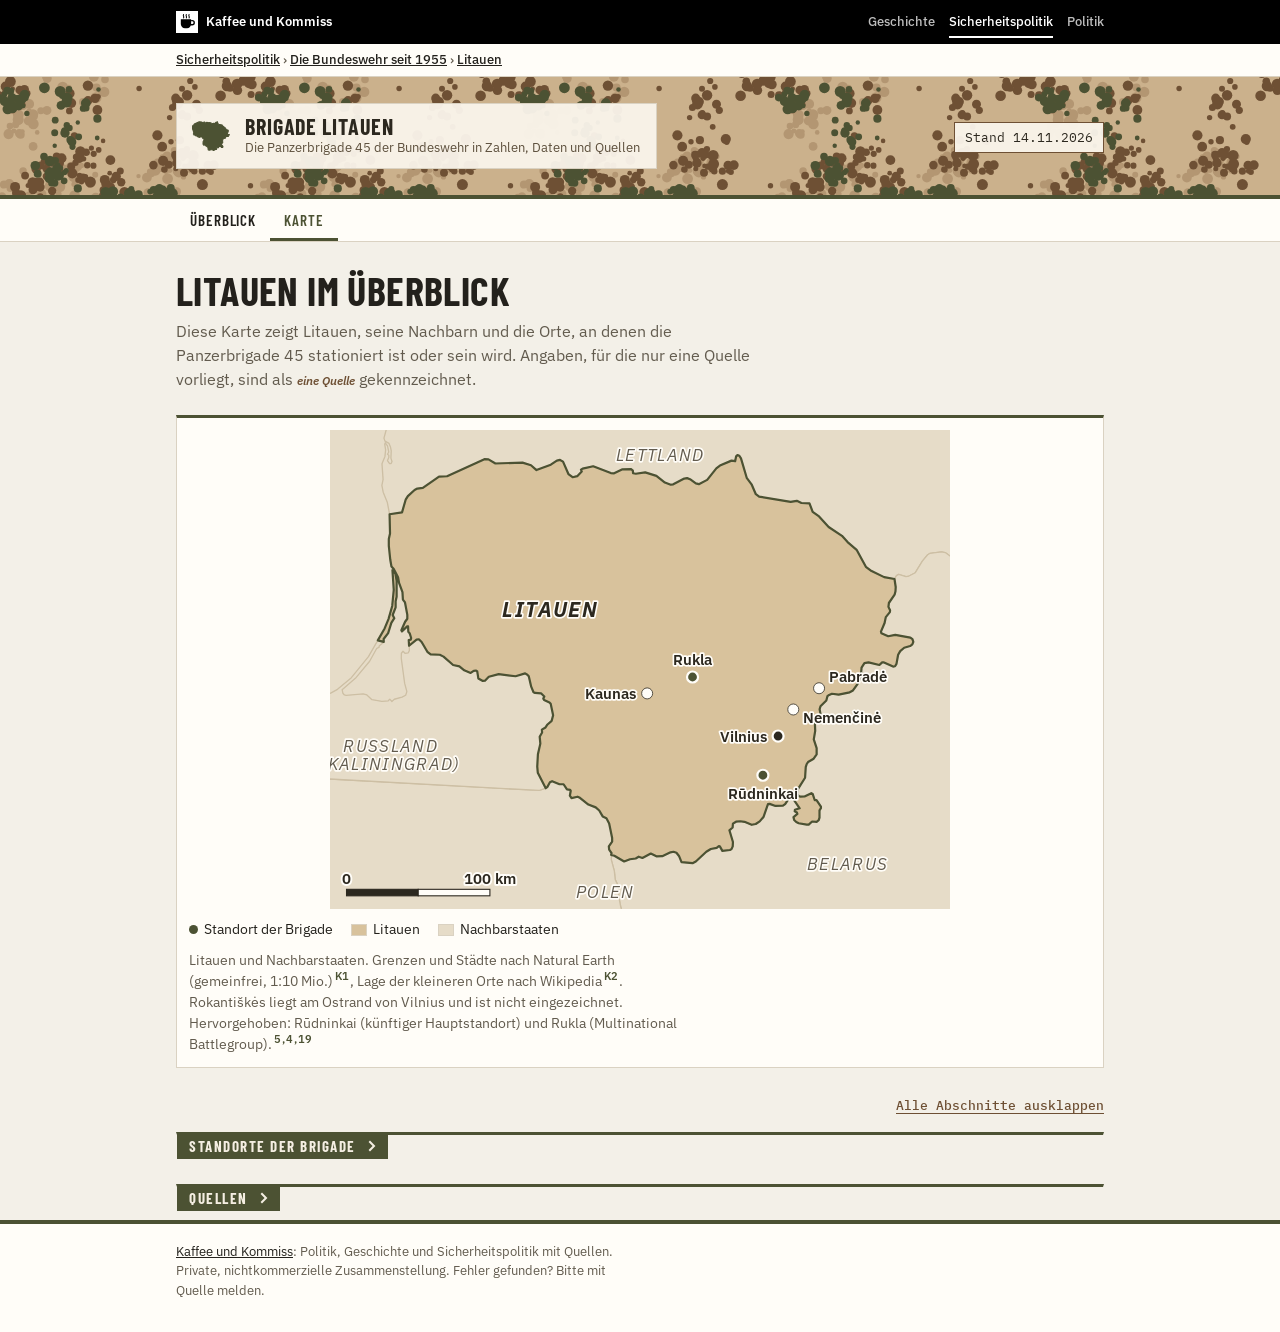
==== karte.html @ 48dcfc31 "Texte lesefreundlicher: Absätze geteilt, Fachbegriffe erklärt, Quellenverweise hochgestellt Arbeitsp" ====
<!doctype html>
<html lang="de" class="kk-b-sipo">
<head>
<meta charset="utf-8">
<meta name="viewport" content="width=device-width, initial-scale=1">
<title>Karte: Brigade Litauen</title>
<meta name="description" content="Karte Litauens mit den Standorten der Panzerbrigade 45 der Bundeswehr: Rūdninkai, Rukla, Vilnius und Übergangsstandorte, mit Quellen.">
<link rel="canonical" href="https://kaffeeundkommiss.github.io/bundeswehr-litauen/karte.html">
<meta property="og:type" content="website">
<meta property="og:locale" content="de_DE">
<meta property="og:site_name" content="Kaffee und Kommiss">
<meta property="og:title" content="Karte: Standorte der Brigade Litauen">
<meta property="og:description" content="Karte Litauens mit den Standorten der Panzerbrigade 45 der Bundeswehr: Rūdninkai, Rukla, Vilnius und Übergangsstandorte, mit Quellen.">
<meta property="og:url" content="https://kaffeeundkommiss.github.io/bundeswehr-litauen/karte.html">
<!-- Vorschau für Linkvorschauen, erzeugt mit werkzeuge/vorschau.js -->
<meta property="og:image" content="https://kaffeeundkommiss.github.io/bundeswehr-litauen/vorschau/karte.jpg?v=a7ad5b36">
<meta property="og:image:width" content="1200">
<meta property="og:image:height" content="630">
<meta property="og:image:alt" content="Standorte in Litauen: Brigade Litauen">
<meta name="twitter:card" content="summary_large_image">
<meta name="twitter:image" content="https://kaffeeundkommiss.github.io/bundeswehr-litauen/vorschau/karte.jpg?v=a7ad5b36">
<link rel="icon" href="favicon.svg" type="image/svg+xml">
<link rel="icon" href="favicon-32.png" type="image/png" sizes="32x32">
<link rel="apple-touch-icon" href="apple-touch-icon.png">
<link rel="preconnect" href="https://fonts.googleapis.com">
<link rel="preconnect" href="https://fonts.gstatic.com" crossorigin>
<link rel="stylesheet" href="https://fonts.googleapis.com/css2?family=Barlow+Condensed:wght@500;600;700&family=IBM+Plex+Sans:wght@400;500;600;700&family=IBM+Plex+Mono:wght@400;500;600&display=swap">
<link rel="stylesheet" href="basis.css">
<link rel="stylesheet" href="style.css">
<script src="seite.js" defer></script>
</head>
<body>
<div class="kk-leiste"><div class="kk-in">
  <a class="kk-haus" href="https://kaffeeundkommiss.github.io/"><img src="kk-tasse.svg" alt="" width="22" height="22"><span>Kaffee und Kommiss</span></a>
  <nav class="kk-bereiche" aria-label="Bereiche"><a href="https://kaffeeundkommiss.github.io/geschichte/">Geschichte</a><a href="https://kaffeeundkommiss.github.io/sicherheitspolitik/" aria-current="true"><span class="kk-lang">Sicherheitspolitik</span><span class="kk-kurz">Sicherheit</span></a><a href="https://kaffeeundkommiss.github.io/politik/">Politik</a></nav>
</div></div>
<nav class="kk-pfad" aria-label="Pfad"><div class="kk-in"><a href="https://kaffeeundkommiss.github.io/sicherheitspolitik/">Sicherheitspolitik</a> › <a href="https://kaffeeundkommiss.github.io/sicherheitspolitik/bundeswehr/">Die Bundeswehr seit 1955</a> › <a href="./">Litauen</a></div></nav>
<header class="top">
  <div class="wrap">
    <div class="marke">
      <svg class="logo" viewBox="0 0 64 64" aria-hidden="true" focusable="false"><path d="M57.1 23.7 L57.2 25.0 L55.7 29.3 L59.0 30.2 L57.7 31.2 L57.1 32.7 L54.0 32.4 L52.8 35.2 L50.3 35.7 L49.4 36.9 L48.9 38.5 L49.1 41.8 L48.0 42.8 L47.1 45.5 L47.4 46.2 L48.6 45.9 L49.5 47.2 L49.0 48.7 L46.9 48.8 L46.8 47.5 L47.3 47.3 L46.4 46.2 L45.6 47.1 L44.0 46.9 L42.8 49.0 L40.4 48.9 L40.1 51.6 L39.0 51.2 L36.3 53.0 L35.1 52.9 L34.3 51.8 L29.2 52.8 L27.9 52.1 L27.4 48.4 L24.6 46.2 L23.8 46.3 L23.4 45.4 L21.8 44.6 L21.2 45.3 L20.3 43.7 L20.5 40.0 L21.9 37.8 L21.7 36.6 L19.9 35.4 L19.3 33.6 L16.3 33.5 L14.7 34.2 L14.0 33.2 L13.4 33.4 L10.3 31.5 L9.3 31.5 L8.1 29.9 L7.1 30.6 L7.0 28.6 L6.3 29.0 L6.9 27.8 L6.7 26.2 L5.1 21.7 L5.1 17.1 L6.4 16.9 L7.7 14.6 L14.8 11.4 L18.8 11.8 L20.2 12.5 L22.6 11.5 L23.9 13.3 L26.0 12.1 L27.9 12.8 L29.1 12.5 L31.4 12.8 L34.0 14.0 L35.7 13.4 L36.9 14.0 L39.1 12.1 L40.7 11.6 L40.9 11.0 L42.8 15.0 L48.3 16.0 L48.6 16.8 L53.2 20.7 L54.1 22.5 L57.1 23.7Z"/></svg>
      <div>
      <div class="name">Brigade Litauen</div>
      <div class="unter">Die Panzerbrigade 45 der Bundeswehr in Zahlen, Daten und Quellen</div>
      </div>
    </div>
    <div class="badges"><span>Stand 14.11.2026</span></div>
  </div>
</header>

<nav class="seiten" aria-label="Seiten">
  <ul>
    <li><a href="index.html">Überblick</a></li>
    <li><a href="karte.html" aria-current="page">Karte</a></li>
  </ul>
</nav>
<main>
  <section class="einleitung">
    <h1>Litauen im Überblick</h1>
    <p>Diese Karte zeigt Litauen, seine Nachbarn und die Orte, an denen die Panzerbrigade 45 stationiert ist oder sein wird. Angaben, für die nur eine Quelle vorliegt, sind als <span class="marke-einzel">eine Quelle</span> gekennzeichnet.</p>
  </section>

  <figure class="kartenrahmen">
    <svg class="kartesvg litauenkarte" viewBox="0 0 563 435" role="img" aria-labelledby="kt-titel"><title id="kt-titel">Karte Litauens mit Nachbarstaaten und den Standorten der Brigade Litauen</title><path class="nachbar" d="M575.4 -134.5 L589.9 -134.6 L589.7 -125.9 L588.5 -120.4 L590.6 -118.3 L599.2 -114.4 L604.8 -108.5 L614.7 -102.2 L615.7 -100.1 L615.8 -88.6 L614.4 -81.1 L611.9 -78.8 L604.2 -75.2 L602.6 -73.0 L603.8 -70.4 L607.9 -67.9 L608.3 -64.1 L606.0 -57.8 L605.4 -51.8 L598.2 -35.4 L600.9 -34.7 L607.7 -38.4 L611.2 -39.3 L614.9 -38.3 L621.8 -31.9 L622.2 -29.9 L617.8 -20.7 L619.2 -18.2 L627.4 -12.6 L628.2 -10.1 L628.7 -0.6 L629.8 1.8 L631.3 3.4 L639.4 7.6 L639.9 9.3 L637.1 12.6 L636.6 14.3 L637.6 17.0 L642.5 23.5 L642.8 33.4 L646.9 47.7 L646.7 49.9 L644.9 53.5 L642.9 63.5 L641.2 66.3 L638.1 64.3 L627.4 69.9 L622.9 71.1 L619.1 77.7 L610.8 84.6 L610.5 88.1 L607.8 92.8 L599.5 98.2 L597.2 104.6 L596.7 111.5 L595.2 116.8 L582.5 116.2 L577.2 113.8 L575.1 111.5 L569.5 117.2 L567.9 117.9 L558.7 111.3 L555.3 110.7 L544.6 112.1 L542.7 113.3 L537.9 119.1 L531.5 129.6 L524.9 133.0 L523.0 133.1 L516.4 131.1 L514.4 132.2 L512.6 135.3 L503.2 133.6 L491.8 128.1 L486.6 124.2 L478.2 108.8 L470.0 101.8 L464.9 96.1 L452.8 88.1 L444.1 78.5 L438.3 74.3 L435.4 66.6 L428.1 66.3 L423.9 64.3 L418.3 65.3 L389.7 60.5 L386.7 58.3 L382.8 49.3 L378.4 43.4 L373.2 25.8 L371.7 23.4 L370.0 22.8 L368.8 23.9 L367.9 28.3 L364.6 27.8 L354.1 32.3 L350.8 34.8 L342.5 45.3 L337.7 48.0 L334.9 49.2 L332.2 48.5 L326.9 44.7 L324.3 43.7 L321.7 44.1 L311.7 49.3 L309.4 49.7 L304.1 47.7 L296.4 41.7 L286.2 38.5 L277.7 39.7 L275.2 39.3 L275.0 36.9 L273.6 35.6 L265.6 35.7 L258.0 39.3 L255.0 39.1 L239.0 32.9 L229.4 35.1 L227.9 36.0 L228.6 37.6 L224.5 41.9 L220.3 42.9 L216.5 40.0 L211.6 28.7 L208.9 27.2 L206.0 27.8 L200.5 31.5 L187.5 36.4 L182.5 32.0 L174.8 29.6 L150.2 30.4 L143.9 26.7 L140.2 26.5 L106.3 42.0 L99.0 42.4 L84.3 52.6 L79.3 53.2 L76.8 54.5 L70.7 60.1 L68.7 63.3 L65.4 74.8 L54.1 76.5 L52.0 65.6 L48.3 56.5 L47.1 50.2 L48.2 44.8 L47.2 30.6 L49.9 24.0 L50.5 18.0 L49.7 13.0 L50.2 11.6 L52.2 14.5 L53.4 20.0 L52.2 22.0 L53.4 22.9 L53.4 24.9 L52.2 27.8 L54.1 30.5 L55.5 30.5 L56.3 28.6 L55.3 25.5 L55.6 18.9 L54.9 15.4 L53.6 12.2 L49.9 10.1 L49.0 7.4 L54.5 -12.9 L55.0 -25.3 L54.0 -33.2 L55.0 -35.7 L68.1 -44.6 L72.6 -50.6 L79.5 -56.5 L81.3 -59.3 L83.9 -68.6 L84.0 -74.5 L82.8 -79.9 L84.0 -84.8 L83.8 -94.3 L84.5 -99.9 L86.8 -104.4 L89.4 -106.4 L92.5 -114.2 L98.4 -121.6 L107.5 -138.5 L110.0 -141.2 L113.5 -143.0 L128.8 -144.0 L132.3 -145.0 L172.4 -165.7 L180.9 -168.2 L182.9 -167.4 L181.3 -160.4 L181.3 -151.5 L186.7 -142.9 L205.1 -127.8 L211.1 -120.8 L217.8 -115.2 L222.1 -112.8 L225.9 -111.8 L226.6 -107.8 L229.6 -101.1 L231.6 -90.5 L233.6 -88.0 L236.8 -72.3 L239.4 -70.9 L243.3 -66.5 L250.2 -63.8 L257.2 -62.5 L263.6 -55.0 L272.7 -53.3 L286.8 -56.6 L294.0 -59.9 L297.2 -62.5 L300.9 -68.0 L304.1 -68.9 L315.4 -75.9 L316.1 -78.0 L321.0 -81.4 L321.8 -83.9 L329.3 -91.4 L331.1 -95.4 L331.5 -107.9 L329.0 -134.6 L327.6 -137.8 L328.9 -147.0 L327.5 -157.4 L322.7 -165.9 L321.6 -178.7 L323.2 -183.9 L326.8 -182.5 L329.2 -182.6 L331.1 -183.6 L334.5 -189.7 L337.7 -191.3 L342.1 -195.0 L354.6 -195.4 L355.9 -196.4 L358.6 -201.9 L365.5 -199.6 L370.1 -203.1 L376.5 -203.9 L384.7 -211.1 L388.5 -212.8 L392.3 -212.9 L394.5 -211.5 L397.4 -201.8 L398.6 -200.9 L402.6 -202.2 L404.2 -204.2 L401.3 -210.4 L401.4 -212.9 L402.5 -213.9 L404.0 -213.6 L405.5 -212.5 L407.5 -208.0 L410.2 -208.0 L413.5 -206.4 L418.5 -200.7 L425.5 -197.6 L426.9 -193.5 L430.4 -190.3 L434.5 -190.2 L441.1 -191.9 L444.2 -184.0 L446.3 -182.1 L464.6 -180.2 L465.5 -178.1 L464.5 -175.1 L465.5 -170.3 L477.4 -160.1 L485.2 -148.0 L488.0 -144.9 L491.4 -142.6 L499.1 -139.4 L504.8 -132.8 L508.3 -134.6 L511.4 -133.1 L512.3 -133.5 L513.5 -136.3 L518.6 -139.9 L521.4 -140.8 L529.3 -140.8 L531.0 -142.3 L534.1 -148.3 L535.6 -148.9 L537.6 -147.2 L541.7 -147.2 L544.6 -146.3 L546.6 -144.8 L551.3 -138.6 L553.2 -137.7 L559.9 -137.3 L572.7 -132.8 L575.4 -134.5Z"><title>Lettland</title></path><path class="nachbar" d="M265.3 737.0 L265.0 735.0 L262.6 733.7 L261.5 731.5 L262.7 731.5 L260.1 726.1 L260.2 718.6 L259.2 716.4 L261.5 714.6 L260.3 712.0 L261.4 711.2 L260.4 708.5 L261.5 702.6 L266.3 698.0 L267.2 694.6 L264.4 689.7 L265.3 688.5 L265.6 685.4 L266.6 684.8 L266.0 683.8 L267.2 674.8 L268.7 670.8 L271.1 667.9 L267.9 654.8 L266.1 653.6 L264.7 650.4 L263.1 649.4 L257.6 649.0 L255.3 644.0 L255.5 640.7 L254.1 642.1 L252.4 640.0 L251.3 641.5 L248.7 640.0 L247.5 640.5 L247.9 638.1 L241.0 635.8 L240.0 634.6 L238.7 635.1 L232.7 633.4 L230.9 632.1 L231.3 627.6 L228.9 625.0 L232.7 616.6 L247.6 593.1 L254.9 586.6 L262.2 582.0 L276.1 577.8 L287.1 569.8 L290.4 565.5 L291.5 559.3 L290.6 537.4 L289.7 533.1 L291.1 529.1 L290.6 521.3 L286.3 512.1 L286.4 509.3 L288.9 503.5 L289.1 500.0 L285.3 495.3 L281.4 486.8 L276.6 469.0 L271.1 455.9 L264.1 433.4 L262.1 423.3 L261.9 414.4 L259.0 408.3 L258.2 400.6 L255.4 390.1 L255.3 385.8 L258.2 386.6 L267.1 391.8 L272.4 389.8 L277.6 389.1 L280.3 387.5 L283.7 388.6 L291.3 384.6 L296.4 387.1 L301.7 387.0 L309.2 383.5 L311.9 383.0 L314.6 383.9 L316.9 386.8 L319.2 392.4 L329.2 393.4 L332.2 391.8 L341.7 383.0 L345.8 380.5 L351.1 379.5 L353.1 377.9 L354.0 378.1 L356.3 382.2 L363.2 381.4 L364.6 380.6 L365.7 378.1 L365.9 374.1 L362.7 363.5 L365.6 361.0 L365.9 357.5 L368.7 355.7 L372.6 355.3 L376.4 355.8 L382.9 358.5 L386.6 357.8 L390.2 355.4 L393.6 351.5 L397.7 339.8 L399.2 339.5 L404.5 341.4 L411.3 341.1 L413.3 339.7 L416.6 334.7 L418.7 333.7 L420.3 334.5 L426.5 343.5 L422.2 344.8 L422.0 346.3 L424.0 347.4 L424.4 348.6 L420.9 351.6 L421.5 354.2 L423.4 356.0 L425.6 357.1 L434.7 358.3 L437.8 355.5 L441.9 355.8 L443.8 354.3 L444.5 345.4 L446.0 342.7 L441.8 336.0 L440.2 336.2 L438.3 330.5 L437.1 329.8 L430.9 332.8 L427.3 333.0 L425.5 332.3 L424.4 330.5 L424.5 326.8 L431.4 315.8 L432.0 306.2 L432.9 303.3 L434.1 301.5 L439.2 298.5 L441.9 294.6 L441.9 288.9 L439.3 280.9 L440.6 273.2 L440.3 265.8 L441.5 262.6 L445.1 260.2 L445.4 257.8 L444.6 253.6 L445.4 250.9 L450.7 245.6 L451.7 241.7 L452.7 240.9 L455.8 239.5 L461.9 240.3 L471.9 238.2 L474.9 236.5 L479.0 230.7 L482.0 224.0 L482.7 215.8 L485.3 211.7 L489.0 211.0 L498.9 213.4 L501.4 211.0 L502.6 210.9 L511.3 214.8 L513.1 214.5 L514.4 212.4 L515.9 204.1 L517.8 200.8 L521.4 197.7 L526.8 196.2 L528.8 194.7 L529.7 192.4 L528.9 189.9 L527.0 188.5 L513.3 186.1 L506.9 187.3 L500.7 184.6 L500.3 183.1 L503.6 175.3 L504.7 169.9 L508.4 165.4 L508.6 163.7 L507.1 160.6 L507.5 157.1 L512.7 149.6 L513.7 142.6 L512.6 135.3 L514.4 132.2 L516.4 131.1 L523.0 133.1 L524.9 133.0 L531.5 129.6 L537.9 119.1 L542.7 113.3 L544.6 112.1 L555.3 110.7 L558.7 111.3 L567.9 117.9 L569.5 117.2 L575.1 111.5 L577.2 113.8 L582.5 116.2 L595.2 116.8 L596.7 111.5 L597.2 104.6 L599.5 98.2 L607.8 92.8 L610.5 88.1 L610.8 84.6 L619.1 77.7 L622.9 71.1 L627.4 69.9 L638.1 64.3 L641.2 66.3 L651.2 78.6 L654.7 80.8 L656.5 79.7 L659.3 75.5 L661.2 74.2 L673.4 72.8 L679.5 74.2 L685.2 83.0 L687.4 92.8 L689.5 94.7 L695.9 96.5 L697.7 96.0 L697.9 92.7 L700.1 90.4 L714.2 83.5 L719.0 83.6 L723.7 85.3 L730.2 90.2 L744.4 94.6 L747.4 98.0 L748.5 100.5 L748.1 101.4 L744.8 102.7 L743.5 104.4 L742.5 110.7 L740.1 117.9 L741.8 123.0 L745.9 126.5 L749.8 132.3 L751.5 133.2 L753.7 132.6 L760.1 125.0 L768.3 120.3 L770.5 119.8 L776.2 121.2 L778.4 120.1 L783.6 111.6 L786.8 109.7 L790.1 109.0 L793.5 109.2 L803.2 112.8 L805.4 112.1 L811.0 107.6 L816.8 111.6 L833.2 116.9 L834.0 119.0 L833.3 121.4 L834.2 122.7 L841.6 126.2 L843.0 127.8 L842.7 133.5 L843.8 135.5 L845.5 136.7 L851.8 137.4 L855.9 145.8 L858.2 146.2 L864.6 143.4 L867.8 144.9 L870.0 149.1 L870.5 154.5 L868.9 159.6 L870.5 160.6 L870.0 162.4 L867.9 164.1 L867.4 166.5 L868.0 169.2 L870.5 172.9 L870.4 175.8 L869.4 177.5 L864.4 181.1 L861.6 185.2 L860.2 190.6 L861.0 192.4 L865.3 195.2 L867.8 202.3 L873.9 208.4 L873.8 211.1 L875.9 213.0 L874.7 217.3 L877.7 225.8 L877.7 228.7 L875.6 229.3 L870.0 228.4 L869.5 230.2 L871.9 235.9 L868.9 239.8 L863.8 240.8 L861.9 242.4 L862.9 246.1 L862.8 249.8 L858.0 256.7 L857.5 260.7 L858.2 263.0 L862.9 265.2 L875.6 274.7 L876.8 277.0 L877.1 279.7 L885.9 280.1 L887.8 284.1 L891.1 286.9 L888.7 292.5 L884.6 299.3 L882.5 305.6 L884.9 307.5 L891.1 309.3 L892.0 311.3 L894.5 312.0 L897.8 322.4 L900.8 326.6 L901.9 337.5 L904.1 343.8 L919.1 356.1 L925.4 358.2 L932.4 362.2 L938.2 363.3 L941.0 370.0 L942.0 370.4 L944.5 368.7 L945.3 369.3 L947.2 378.1 L946.5 382.5 L944.2 394.0 L939.6 403.2 L938.8 406.7 L942.3 406.8 L949.4 409.3 L966.9 404.6 L968.7 405.0 L973.6 408.7 L984.0 411.7 L990.7 418.4 L994.8 418.2 L998.1 419.5 L1000.3 422.7 L1000.3 424.9 L999.7 426.0 L993.0 429.9 L994.0 437.6 L997.4 442.8 L1005.8 447.9 L1007.7 451.5 L1008.3 451.8 L1009.6 450.6 L1012.5 450.6 L1013.8 451.3 L1013.0 454.0 L1013.5 455.6 L1018.0 455.0 L1019.5 458.3 L1018.2 468.9 L1019.3 473.4 L1017.7 474.7 L1013.7 473.6 L1007.9 475.0 L1009.3 477.3 L1007.0 478.7 L1001.8 478.9 L999.7 477.8 L997.6 478.4 L996.9 480.1 L997.7 481.7 L999.6 482.1 L997.6 487.7 L995.0 492.4 L993.5 494.1 L989.1 495.8 L982.1 503.9 L977.8 503.8 L976.6 507.9 L972.5 508.0 L969.6 510.2 L966.8 510.1 L960.8 507.5 L954.2 509.2 L948.0 506.0 L943.1 505.7 L941.8 503.5 L940.9 497.5 L939.8 494.9 L938.3 494.1 L933.0 493.7 L928.0 491.6 L924.7 492.0 L921.5 493.7 L911.6 493.0 L908.5 495.6 L907.0 502.6 L907.3 509.1 L906.5 510.1 L903.6 510.9 L897.6 519.9 L903.9 525.3 L907.5 535.3 L909.3 538.2 L914.5 542.7 L919.0 543.9 L920.5 549.3 L923.6 552.9 L924.4 561.8 L922.5 564.7 L917.0 568.0 L925.1 583.2 L929.2 587.5 L928.8 589.0 L927.7 589.3 L923.5 588.6 L924.8 590.9 L922.7 592.8 L922.9 594.2 L925.8 597.0 L925.4 608.6 L927.5 613.0 L927.1 617.6 L924.1 621.8 L929.4 628.6 L935.1 630.5 L933.6 633.6 L933.7 637.7 L935.0 640.1 L939.2 643.2 L940.3 645.3 L940.4 652.4 L931.0 653.0 L916.5 649.9 L908.9 650.0 L902.4 652.9 L898.1 660.5 L896.1 661.5 L888.3 655.9 L885.2 655.5 L873.8 656.2 L871.8 656.9 L870.5 658.4 L871.0 660.9 L869.8 663.7 L872.3 664.1 L873.1 666.0 L872.3 667.9 L870.2 668.1 L868.7 667.2 L865.4 673.1 L860.9 675.8 L861.5 678.8 L859.7 681.4 L855.8 681.8 L855.2 685.3 L853.5 686.3 L849.2 693.2 L849.9 697.4 L845.6 701.6 L847.9 702.6 L846.2 709.6 L841.6 710.5 L841.6 717.5 L839.9 719.6 L840.5 721.6 L837.1 724.5 L837.1 725.5 L839.4 727.5 L837.7 730.4 L838.6 731.8 L842.8 733.4 L841.0 736.3 L842.9 738.1 L843.2 742.1 L845.6 744.3 L845.6 745.4 L843.6 745.5 L842.9 746.5 L843.1 750.0 L845.6 751.3 L847.9 758.7 L846.8 759.2 L847.3 763.3 L842.4 768.0 L842.2 770.1 L840.5 773.2 L840.0 777.7 L839.1 777.9 L836.5 774.6 L832.9 774.0 L829.9 769.7 L826.2 769.4 L823.8 767.7 L820.7 762.6 L821.7 758.3 L820.9 753.7 L815.7 750.4 L811.4 744.4 L809.1 742.5 L806.7 741.8 L795.2 742.1 L788.2 745.6 L785.0 744.6 L781.7 749.2 L780.3 749.7 L772.7 748.3 L769.6 741.9 L768.2 740.8 L764.5 740.8 L761.1 743.3 L758.7 746.8 L753.5 748.6 L750.3 756.2 L748.6 756.2 L745.0 754.6 L738.2 759.0 L736.3 757.8 L733.6 749.2 L730.5 745.9 L730.0 744.3 L730.7 740.5 L730.4 736.7 L726.7 729.8 L725.0 724.5 L721.9 721.4 L716.9 720.6 L713.6 723.0 L710.1 729.4 L707.9 730.3 L700.4 731.0 L695.1 734.8 L692.8 737.9 L691.2 741.9 L691.1 749.8 L690.7 752.0 L689.2 753.8 L687.2 747.8 L683.8 749.1 L681.7 746.8 L678.9 731.7 L669.3 729.1 L667.1 729.1 L665.0 729.9 L658.7 735.2 L657.6 735.9 L656.6 735.4 L654.7 728.7 L650.3 724.7 L649.2 719.1 L648.0 717.6 L646.3 717.5 L642.7 720.2 L638.4 728.5 L634.8 731.1 L625.2 730.7 L618.6 723.8 L616.9 722.8 L615.0 723.1 L612.3 727.1 L611.8 737.0 L607.5 743.6 L605.3 744.8 L602.8 743.1 L601.1 740.5 L604.5 729.6 L603.5 726.6 L602.2 725.8 L597.5 725.6 L588.6 721.6 L585.7 721.6 L580.0 726.2 L573.4 725.4 L568.3 726.8 L567.2 725.7 L569.1 717.6 L563.0 717.0 L561.8 715.8 L560.9 703.7 L558.7 702.3 L548.0 701.1 L539.6 704.3 L534.2 703.3 L518.5 695.8 L500.3 695.2 L498.1 693.0 L498.2 689.2 L497.2 688.7 L477.9 687.8 L475.4 686.6 L470.1 681.4 L461.9 681.0 L444.2 677.4 L437.2 678.9 L409.8 678.4 L395.8 674.3 L392.1 674.4 L380.9 680.0 L357.6 684.1 L350.9 682.6 L330.3 684.4 L328.5 685.1 L326.7 687.1 L323.7 692.0 L322.4 694.8 L320.5 704.3 L318.1 707.9 L308.7 714.9 L296.4 727.0 L293.1 727.6 L288.4 722.1 L277.2 718.6 L267.2 720.8 L264.3 724.3 L267.2 735.0 L266.8 737.2 L266.1 737.6 L265.3 737.0Z"><title>Belarus</title></path><path class="nachbar" d="M-129.7 1028.0 L-129.5 1022.6 L-133.4 1005.1 L-134.6 1004.0 L-138.4 1005.0 L-142.1 1001.1 L-145.9 1000.5 L-147.5 998.5 L-151.7 985.3 L-151.7 981.4 L-149.5 978.4 L-151.7 977.1 L-152.3 970.5 L-153.6 969.6 L-156.8 972.0 L-158.7 972.0 L-168.1 966.9 L-171.4 967.3 L-170.9 967.8 L-174.4 970.4 L-176.0 968.8 L-177.4 964.8 L-181.3 963.0 L-185.2 959.7 L-190.5 958.6 L-191.6 957.2 L-191.0 954.5 L-195.9 950.9 L-198.4 950.2 L-198.0 953.5 L-196.2 953.5 L-195.7 954.5 L-195.9 956.6 L-203.4 958.0 L-205.9 960.5 L-208.9 961.5 L-211.9 960.8 L-218.2 953.3 L-219.9 948.2 L-221.8 945.3 L-220.8 943.2 L-225.3 941.4 L-227.7 942.2 L-229.0 941.6 L-233.0 935.8 L-232.6 933.3 L-225.5 931.7 L-220.3 927.7 L-219.5 925.5 L-221.8 920.3 L-220.6 915.0 L-222.8 911.9 L-224.7 911.7 L-225.4 913.9 L-229.3 919.0 L-231.2 919.6 L-238.6 918.1 L-242.5 918.5 L-245.0 921.8 L-246.3 922.1 L-247.4 919.1 L-249.3 917.5 L-251.1 917.6 L-252.0 920.3 L-253.1 919.3 L-253.7 914.1 L-255.0 912.3 L-253.4 911.6 L-255.1 910.8 L-261.0 910.3 L-263.9 908.2 L-265.2 906.0 L-265.8 902.1 L-270.5 902.4 L-274.4 899.3 L-282.9 896.6 L-284.8 896.9 L-288.3 894.5 L-290.2 894.2 L-292.5 895.8 L-292.5 897.8 L-289.8 902.2 L-287.4 910.7 L-282.4 915.7 L-280.1 925.3 L-280.7 926.6 L-281.7 926.1 L-282.9 923.8 L-284.6 923.4 L-285.1 926.0 L-288.1 925.5 L-291.2 929.2 L-296.4 929.9 L-306.1 943.2 L-309.4 943.5 L-312.9 941.5 L-317.2 936.4 L-319.8 926.9 L-322.3 923.9 L-327.9 913.8 L-333.4 910.8 L-334.9 908.6 L-335.7 903.4 L-340.2 903.1 L-342.4 904.2 L-343.8 902.4 L-344.9 898.6 L-347.6 898.1 L-348.4 895.5 L-347.7 893.2 L-346.1 893.6 L-346.6 891.6 L-342.2 888.6 L-340.3 885.5 L-334.9 885.5 L-331.7 881.3 L-331.5 875.9 L-328.9 874.7 L-329.6 871.9 L-336.7 863.6 L-339.2 862.0 L-344.9 861.2 L-346.0 861.4 L-348.2 866.1 L-349.6 866.5 L-353.5 863.6 L-357.0 863.2 L-362.1 868.8 L-365.6 869.5 L-365.8 868.1 L-364.4 866.6 L-364.2 864.8 L-366.5 858.6 L-369.0 857.2 L-373.9 859.2 L-376.7 859.1 L-381.3 849.3 L-383.4 849.1 L-390.2 850.9 L-393.8 847.4 L-410.3 841.0 L-413.8 841.3 L-416.2 845.0 L-417.4 844.6 L-417.7 839.1 L-418.6 836.4 L-423.1 833.0 L-425.7 826.5 L-425.9 824.5 L-424.5 818.9 L-425.9 816.5 L-428.1 815.3 L-432.8 815.2 L-434.0 810.9 L-434.9 810.3 L-436.0 811.2 L-437.0 814.5 L-437.9 814.8 L-440.8 811.6 L-445.0 810.6 L-446.5 809.0 L-447.2 810.9 L-450.1 813.1 L-449.7 814.7 L-447.1 817.9 L-447.1 822.1 L-448.4 825.2 L-448.4 832.4 L-457.8 831.7 L-462.6 832.5 L-462.6 829.8 L-458.4 824.1 L-450.6 802.7 L-450.2 796.8 L-448.5 794.2 L-447.6 784.6 L-445.0 777.7 L-445.7 776.8 L-445.3 772.6 L-449.9 764.4 L-451.3 750.7 L-450.6 748.9 L-451.4 746.9 L-454.2 744.0 L-469.0 737.2 L-470.9 735.1 L-471.3 732.5 L-470.6 729.7 L-468.1 724.0 L-469.0 716.5 L-470.1 714.0 L-476.0 708.0 L-477.1 700.5 L-481.1 695.4 L-481.4 692.4 L-480.3 689.8 L-475.6 684.6 L-472.8 679.8 L-471.8 668.1 L-469.5 663.2 L-468.8 659.2 L-466.6 655.9 L-472.0 651.5 L-472.8 649.5 L-471.1 641.0 L-472.3 638.1 L-470.7 635.8 L-470.7 632.8 L-472.0 630.2 L-479.4 627.0 L-481.3 624.8 L-480.8 622.1 L-484.5 611.6 L-485.0 605.8 L-480.7 601.8 L-477.3 595.0 L-479.2 591.9 L-476.3 583.3 L-484.1 574.8 L-489.1 572.7 L-491.4 569.2 L-493.9 567.5 L-498.0 560.0 L-509.0 551.8 L-511.7 548.4 L-517.0 546.9 L-519.4 543.7 L-517.2 541.6 L-516.0 537.1 L-517.7 527.8 L-508.6 521.9 L-501.2 514.9 L-497.4 502.9 L-498.1 494.5 L-493.1 485.5 L-496.2 481.6 L-499.8 457.6 L-504.5 448.3 L-505.0 435.3 L-508.0 426.8 L-507.8 420.5 L-504.4 418.7 L-504.3 417.5 L-505.7 416.4 L-504.7 415.4 L-505.7 414.5 L-505.3 413.4 L-502.3 415.5 L-501.3 418.3 L-495.3 423.1 L-491.7 423.7 L-485.7 426.6 L-480.7 435.2 L-479.8 431.1 L-478.0 429.3 L-478.0 427.3 L-482.0 426.4 L-484.5 419.9 L-482.0 410.4 L-481.0 411.3 L-478.0 410.4 L-478.6 406.8 L-477.4 398.5 L-480.8 403.5 L-480.3 404.5 L-481.0 404.2 L-482.5 402.5 L-480.8 400.5 L-482.0 398.1 L-483.9 396.9 L-493.1 395.9 L-494.4 394.4 L-493.4 391.6 L-493.9 390.6 L-494.7 392.1 L-497.8 391.9 L-499.6 394.5 L-497.1 395.0 L-495.1 396.6 L-496.1 399.6 L-497.1 400.1 L-497.9 399.5 L-502.5 401.5 L-502.5 402.5 L-501.4 403.3 L-503.2 403.4 L-506.9 401.5 L-510.9 395.6 L-513.0 394.7 L-515.1 390.6 L-513.6 389.8 L-512.2 385.9 L-507.4 388.3 L-499.2 389.0 L-496.0 388.3 L-486.8 382.0 L-464.9 372.0 L-446.0 366.9 L-423.0 356.9 L-391.8 348.2 L-375.7 340.8 L-362.4 339.0 L-353.2 335.9 L-358.4 338.9 L-356.6 340.2 L-349.3 338.9 L-349.9 336.9 L-345.9 336.9 L-346.3 333.6 L-352.7 334.9 L-346.4 331.2 L-341.3 325.0 L-344.9 330.2 L-341.4 329.1 L-340.2 327.7 L-337.3 326.3 L-336.2 325.0 L-337.2 322.9 L-338.9 322.8 L-340.8 325.0 L-337.3 318.8 L-327.7 306.2 L-328.2 308.5 L-327.3 308.9 L-324.9 307.1 L-324.9 304.5 L-327.2 306.2 L-325.5 302.7 L-322.6 299.8 L-317.0 296.2 L-299.7 293.6 L-293.0 290.9 L-289.5 290.3 L-286.3 289.1 L-278.4 280.3 L-253.4 268.4 L-222.1 262.4 L-208.1 257.5 L-186.0 255.4 L-172.4 255.4 L-136.4 276.9 L-131.2 283.7 L-129.6 287.6 L-129.5 289.6 L-130.9 290.3 L-140.0 275.3 L-144.4 274.0 L-145.2 272.7 L-157.4 266.0 L-161.6 262.5 L-163.1 263.7 L-164.4 270.9 L-161.6 272.9 L-159.3 277.3 L-159.7 280.3 L-158.7 281.4 L-159.2 284.2 L-158.3 285.4 L-156.7 285.1 L-155.3 283.2 L-155.8 285.7 L-151.4 297.2 L-151.6 306.3 L-151.1 311.7 L-149.9 314.1 L-146.1 316.5 L-141.1 318.3 L-139.2 321.6 L-125.3 326.2 L-122.2 326.5 L-119.6 325.0 L-115.7 327.0 L-84.6 322.2 L-71.9 316.8 L-65.4 310.8 L-63.7 312.2 L-59.6 313.7 L190.2 327.3 L195.9 325.3 L197.5 324.0 L199.7 319.9 L201.7 318.9 L208.4 321.7 L212.1 321.7 L214.3 325.8 L218.1 326.8 L218.6 327.6 L217.8 332.1 L219.3 334.3 L224.8 333.0 L234.6 340.1 L241.3 342.7 L244.5 345.5 L247.6 350.9 L251.0 352.5 L252.3 354.5 L254.4 360.7 L256.2 370.5 L256.2 373.8 L253.2 378.1 L253.1 379.7 L255.7 384.2 L255.4 390.1 L258.2 400.6 L259.0 408.3 L261.9 414.4 L262.1 423.3 L264.1 433.4 L271.1 455.9 L276.6 469.0 L281.4 486.8 L285.3 495.3 L289.1 500.0 L288.9 503.5 L286.4 509.3 L286.3 512.1 L290.6 521.3 L291.1 529.1 L289.7 533.1 L290.6 537.4 L291.5 559.3 L290.4 565.5 L287.1 569.8 L276.1 577.8 L262.2 582.0 L254.9 586.6 L247.6 593.1 L232.7 616.6 L228.9 625.0 L231.3 627.6 L230.9 632.1 L232.7 633.4 L238.7 635.1 L240.0 634.6 L241.0 635.8 L247.9 638.1 L247.5 640.5 L248.7 640.0 L251.3 641.5 L252.4 640.0 L254.1 642.1 L255.5 640.7 L255.3 644.0 L257.6 649.0 L263.1 649.4 L264.7 650.4 L266.1 653.6 L267.9 654.8 L271.1 667.9 L268.7 670.8 L267.2 674.8 L266.0 683.8 L266.6 684.8 L265.6 685.4 L265.3 688.5 L264.4 689.7 L267.2 694.6 L266.3 698.0 L261.5 702.6 L260.9 705.2 L260.4 708.5 L261.4 711.2 L260.3 712.0 L261.5 714.6 L259.2 716.4 L260.2 718.6 L260.1 726.1 L262.7 731.5 L261.5 731.5 L262.6 733.7 L265.0 735.0 L266.0 739.9 L270.0 742.4 L268.8 746.2 L272.9 753.4 L271.3 754.9 L271.8 758.3 L270.2 759.0 L267.6 762.8 L267.7 767.8 L272.0 769.6 L276.6 780.6 L286.6 790.5 L287.5 792.3 L286.2 793.0 L285.9 794.4 L290.0 802.9 L291.0 809.0 L290.6 811.0 L294.2 814.4 L295.0 818.8 L296.2 821.1 L301.8 826.8 L308.7 831.0 L309.8 832.8 L308.7 835.3 L301.8 836.8 L299.6 835.4 L297.3 835.7 L295.4 837.4 L294.4 839.8 L294.6 842.6 L295.8 844.5 L300.1 845.8 L299.0 849.2 L300.1 851.4 L304.6 853.6 L304.1 856.9 L306.9 865.7 L305.0 869.4 L305.8 876.3 L306.8 878.6 L304.1 882.4 L298.8 885.5 L298.6 892.0 L296.4 898.3 L292.0 900.3 L277.0 900.5 L274.2 901.6 L271.6 903.6 L268.5 911.7 L261.9 919.6 L251.3 928.9 L232.4 952.1 L229.9 956.4 L223.6 963.2 L214.6 978.1 L211.1 982.1 L209.6 987.3 L205.9 990.4 L200.8 1000.9 L199.4 1002.5 L195.8 1004.2 L193.8 1010.1 L187.5 1019.7 L185.4 1025.3 L187.6 1032.6 L188.6 1041.3 L192.0 1046.5 L193.5 1062.1 L188.8 1078.6 L189.3 1079.4 L190.8 1077.5 L194.4 1080.9 L196.8 1084.6 L203.0 1089.7 L202.2 1095.7 L204.1 1100.6 L203.2 1102.9 L197.3 1098.9 L194.9 1095.5 L185.6 1095.7 L180.5 1090.2 L178.8 1089.6 L177.1 1091.5 L174.2 1089.9 L167.7 1089.6 L164.7 1088.5 L160.5 1083.7 L158.7 1082.9 L154.2 1083.1 L150.3 1081.7 L149.5 1080.2 L149.7 1078.2 L148.8 1077.1 L145.3 1077.1 L141.6 1074.6 L135.8 1073.4 L133.4 1071.4 L131.8 1061.7 L129.5 1057.3 L126.5 1054.0 L122.0 1051.5 L117.5 1047.3 L115.8 1047.7 L112.3 1051.4 L106.9 1043.7 L104.2 1043.6 L101.0 1040.6 L99.4 1040.2 L93.5 1040.9 L90.7 1042.2 L85.1 1042.6 L77.0 1040.0 L71.2 1036.8 L65.7 1043.9 L63.9 1044.2 L60.0 1040.6 L55.3 1041.2 L52.4 1044.0 L55.3 1046.7 L56.3 1048.9 L55.7 1050.2 L51.1 1050.9 L46.7 1057.3 L42.9 1059.9 L41.4 1059.6 L37.2 1055.5 L32.6 1055.1 L31.3 1054.0 L24.0 1043.9 L17.0 1044.0 L13.9 1047.4 L11.9 1048.2 L3.1 1043.6 L1.8 1044.0 L1.8 1046.5 L-2.4 1046.7 L-6.8 1045.2 L-7.7 1045.9 L-9.6 1052.9 L-16.0 1053.5 L-19.8 1057.7 L-21.9 1057.2 L-26.0 1066.8 L-27.3 1075.5 L-28.9 1076.9 L-31.7 1075.3 L-35.9 1070.7 L-38.2 1069.4 L-40.9 1069.7 L-45.2 1074.3 L-47.0 1075.0 L-52.9 1073.8 L-54.0 1072.1 L-53.6 1070.2 L-48.9 1062.7 L-51.3 1059.5 L-50.5 1057.2 L-52.2 1045.0 L-53.0 1044.3 L-57.4 1045.8 L-64.0 1043.7 L-63.3 1038.0 L-66.6 1038.0 L-69.8 1036.2 L-74.0 1020.3 L-76.6 1018.1 L-78.0 1015.3 L-79.6 1015.0 L-87.8 1025.3 L-93.9 1026.4 L-96.5 1028.5 L-98.9 1035.2 L-98.6 1037.5 L-100.2 1037.9 L-101.6 1043.7 L-104.1 1044.8 L-107.1 1045.2 L-110.3 1043.1 L-115.3 1045.7 L-119.0 1045.6 L-119.8 1033.0 L-119.1 1030.5 L-121.5 1028.9 L-129.7 1028.0Z"><title>Polen</title></path><path class="nachbar" d="M195.9 325.3 L190.2 327.3 L-59.6 313.7 L-63.7 312.2 L-65.4 310.8 L-64.0 310.2 L-64.0 309.1 L-55.1 300.8 L-47.0 290.3 L-41.4 280.3 L-41.4 277.3 L-38.9 272.7 L-36.3 264.9 L-39.7 248.0 L-36.7 239.0 L-35.0 237.1 L-33.4 236.6 L-30.3 239.5 L-26.9 238.6 L-21.2 239.0 L-16.1 238.0 L-2.8 239.8 L0.6 239.0 L6.8 235.5 L19.4 224.9 L34.9 205.8 L43.4 191.0 L48.8 192.8 L44.8 195.9 L44.4 197.5 L42.5 198.2 L36.0 210.0 L23.8 224.7 L11.0 235.8 L11.7 239.0 L13.1 240.6 L14.6 240.9 L30.1 239.6 L33.5 240.6 L38.1 244.9 L47.1 246.5 L52.9 245.9 L54.3 244.4 L56.2 246.5 L58.4 244.5 L65.4 242.6 L68.7 240.9 L69.8 237.6 L67.8 230.1 L64.7 207.2 L64.8 202.7 L66.3 200.9 L68.1 202.8 L71.1 202.3 L72.1 200.1 L71.8 195.9 L78.6 190.3 L80.7 190.0 L83.2 192.5 L88.4 201.4 L91.4 203.8 L99.7 204.1 L103.1 205.8 L111.8 213.4 L117.5 214.7 L121.9 218.2 L127.7 220.6 L130.5 218.7 L132.7 218.4 L133.7 219.2 L134.7 225.6 L136.5 227.1 L140.7 227.7 L144.2 224.1 L153.2 221.7 L168.5 223.6 L177.2 221.0 L179.2 222.2 L180.5 223.6 L182.7 233.1 L184.8 238.1 L186.2 238.8 L191.6 239.1 L194.6 242.0 L193.7 243.9 L194.4 245.1 L199.3 247.4 L200.4 248.6 L202.3 256.3 L202.4 261.6 L201.3 264.1 L197.5 267.4 L195.7 270.1 L192.4 272.1 L192.6 274.7 L190.4 278.5 L191.0 284.8 L188.8 294.4 L188.2 305.6 L188.7 311.3 L195.9 325.3Z"><title>Russland (Oblast Kaliningrad)</title></path><path class="litauen" d="M512.6 135.3 L513.7 142.6 L513.5 146.4 L512.7 149.6 L507.5 157.1 L507.1 160.6 L508.6 163.7 L508.4 165.4 L504.7 169.9 L503.6 175.3 L500.3 183.1 L500.7 184.6 L506.9 187.3 L513.3 186.1 L527.0 188.5 L528.9 189.9 L529.7 192.4 L528.8 194.7 L526.8 196.2 L521.4 197.7 L517.8 200.8 L515.9 204.1 L514.4 212.4 L513.1 214.5 L511.3 214.8 L502.6 210.9 L501.4 211.0 L498.9 213.4 L489.0 211.0 L485.3 211.7 L482.7 215.8 L482.0 224.0 L479.0 230.7 L474.9 236.5 L471.9 238.2 L461.9 240.3 L455.8 239.5 L452.7 240.9 L451.7 241.7 L450.7 245.6 L445.4 250.9 L444.6 253.6 L445.4 257.8 L445.1 260.2 L441.5 262.6 L440.3 265.8 L440.6 273.2 L439.3 280.9 L441.9 288.9 L441.9 294.6 L439.2 298.5 L434.1 301.5 L432.9 303.3 L432.0 306.2 L431.4 315.8 L424.5 326.8 L424.4 330.5 L425.5 332.3 L427.3 333.0 L430.9 332.8 L437.1 329.8 L438.3 330.5 L440.2 336.2 L441.8 336.0 L445.8 341.9 L445.8 343.4 L444.5 345.4 L444.5 352.0 L443.8 354.3 L441.9 355.8 L437.8 355.5 L434.7 358.3 L432.9 358.4 L425.6 357.1 L423.4 356.0 L421.5 354.2 L420.9 351.6 L424.4 348.6 L424.0 347.4 L422.0 346.3 L422.2 344.8 L426.5 343.5 L420.3 334.5 L418.7 333.7 L416.6 334.7 L413.3 339.7 L411.3 341.1 L404.5 341.4 L399.2 339.5 L397.7 339.8 L393.6 351.5 L390.2 355.4 L386.6 357.8 L382.9 358.5 L376.4 355.8 L372.6 355.3 L368.7 355.7 L365.9 357.5 L365.6 361.0 L362.7 363.5 L365.9 374.1 L365.7 378.1 L364.6 380.6 L363.2 381.4 L356.3 382.2 L354.0 378.1 L353.1 377.9 L351.1 379.5 L345.8 380.5 L341.7 383.0 L332.2 391.8 L329.2 393.4 L319.2 392.4 L316.9 386.8 L314.6 383.9 L311.9 383.0 L309.2 383.5 L301.7 387.0 L296.4 387.1 L291.3 384.6 L283.7 388.6 L280.3 387.5 L277.6 389.1 L272.4 389.8 L267.1 391.8 L258.2 386.6 L255.3 385.8 L255.7 384.2 L253.5 381.0 L253.2 378.1 L256.2 373.8 L256.2 370.5 L253.5 357.4 L251.0 352.5 L247.6 350.9 L244.5 345.5 L241.3 342.7 L234.6 340.1 L226.4 333.7 L224.8 333.0 L219.3 334.3 L217.8 332.1 L218.6 327.6 L218.1 326.8 L215.2 326.4 L212.1 321.7 L208.4 321.7 L201.7 318.9 L199.7 319.9 L197.5 324.0 L195.9 325.3 L188.7 311.3 L188.2 305.6 L188.8 294.4 L191.0 284.8 L190.4 278.5 L192.6 274.7 L192.4 272.1 L195.7 270.1 L197.5 267.4 L201.3 264.1 L202.6 259.0 L200.4 248.6 L199.3 247.4 L194.4 245.1 L193.7 243.9 L194.6 242.0 L191.6 239.1 L186.2 238.8 L184.8 238.1 L182.7 233.1 L180.5 223.6 L179.2 222.2 L177.2 221.0 L168.5 223.6 L153.2 221.7 L144.2 224.1 L140.7 227.7 L138.8 227.9 L134.7 225.6 L133.7 219.2 L132.7 218.4 L130.5 218.7 L127.7 220.6 L121.9 218.2 L117.5 214.7 L111.8 213.4 L103.1 205.8 L99.7 204.1 L91.4 203.8 L88.4 201.4 L83.2 192.5 L80.7 190.0 L78.6 190.3 L71.8 195.9 L71.5 190.8 L73.3 190.4 L73.7 188.9 L72.3 184.5 L71.1 183.2 L70.9 178.4 L70.1 178.3 L65.3 182.9 L64.8 181.8 L68.2 174.1 L70.2 171.4 L70.2 167.9 L68.1 156.6 L66.2 154.0 L65.8 147.2 L62.7 138.9 L61.8 133.7 L57.9 126.3 L55.8 124.0 L54.7 117.6 L53.4 105.3 L53.4 98.9 L54.5 94.0 L54.1 76.5 L65.4 74.8 L68.7 63.3 L70.7 60.1 L76.8 54.5 L79.3 53.2 L84.3 52.6 L99.0 42.4 L106.3 42.0 L140.2 26.5 L143.9 26.7 L150.2 30.4 L174.8 29.6 L182.5 32.0 L187.5 36.4 L200.5 31.5 L206.0 27.8 L208.9 27.2 L211.6 28.7 L216.5 40.0 L220.3 42.9 L224.5 41.9 L228.6 37.6 L227.9 36.0 L229.4 35.1 L239.0 32.9 L255.0 39.1 L258.0 39.3 L265.6 35.7 L273.6 35.6 L275.0 36.9 L275.2 39.3 L277.7 39.7 L286.2 38.5 L296.4 41.7 L304.1 47.7 L309.4 49.7 L311.7 49.3 L321.7 44.1 L324.3 43.7 L326.9 44.7 L332.2 48.5 L334.9 49.2 L342.5 45.3 L350.8 34.8 L354.1 32.3 L364.6 27.8 L367.9 28.3 L368.8 23.9 L370.0 22.8 L371.7 23.4 L373.2 25.8 L378.4 43.4 L382.8 49.3 L386.7 58.3 L389.7 60.5 L418.3 65.3 L423.9 64.3 L428.1 66.3 L435.4 66.6 L438.3 74.3 L444.1 78.5 L452.8 88.1 L464.9 96.1 L470.0 101.8 L478.2 108.8 L486.6 124.2 L491.8 128.1 L503.2 133.6 L512.6 135.3ZM48.8 192.4 L43.4 191.0 L49.6 180.2 L53.1 171.7 L56.5 159.8 L57.9 145.2 L56.7 127.2 L59.4 130.5 L60.5 136.9 L60.5 151.4 L59.6 155.6 L59.6 161.0 L56.9 168.0 L58.4 170.9 L55.7 175.2 L52.8 184.4 L48.7 189.8 L48.8 192.4Z"><title>Litauen</title></path><text class="landname" x="300" y="28">Lettland</text><text class="landname" x="470" y="400">Belarus</text><text class="landname" x="250" y="425">Polen</text><text class="landname" x="55" y="292">Russland</text><text class="landname" x="55" y="309">(Kaliningrad)</text><text class="landname ltu" x="200" y="170">Litauen</text><g class="ort haupt"><circle cx="406.9" cy="277.9" r="5"/><text x="396.9" y="282.9" text-anchor="end">Vilnius</text></g><g class="ort "><circle cx="288.0" cy="239.2" r="5"/><text x="278.0" y="244.2" text-anchor="end">Kaunas</text></g><g class="ort de"><circle cx="393.1" cy="313.5" r="5"/><text x="393.1" y="335.5" text-anchor="middle">Rūdninkai</text></g><g class="ort de"><circle cx="329.2" cy="224.3" r="5"/><text x="329.2" y="213.3" text-anchor="middle">Rukla</text></g><g class="ort "><circle cx="420.7" cy="253.8" r="5"/><text x="429.7" y="265.8" text-anchor="start">Nemenčinė</text></g><g class="ort "><circle cx="444.1" cy="234.5" r="5"/><text x="453.1" y="228.5" text-anchor="start">Pabradė</text></g><g class="massstab" aria-hidden="true"><rect class="a" x="15" y="417.1" width="65.1" height="5.9" stroke-width="1"/><rect class="b" x="80.1" y="417.1" width="65.1" height="5.9" stroke-width="1"/><text x="15" y="412.2" font-size="14" style="stroke-width:3.50px">0</text><text x="145.3" y="412.2" font-size="14" style="stroke-width:3.50px">100 km</text></g></svg>
    <ul class="legende">
      <li><span class="punkt"></span> Standort der Brigade</li>
      <li><span class="feld" style="background:var(--k-afg)"></span> Litauen</li>
      <li><span class="feld" style="background:var(--k-land)"></span> Nachbarstaaten</li>
    </ul>
    <figcaption class="hinweis">Litauen und Nachbarstaaten. Grenzen und Städte nach Natural Earth (gemeinfrei, 1:10 Mio.)<sup class="q"><a href="#k1" aria-label="Quelle K1">K1</a></sup>, Lage der kleineren Orte nach Wikipedia<sup class="q"><a href="#k2" aria-label="Quelle K2">K2</a></sup>. Rokantiškės liegt am Ostrand von Vilnius und ist nicht eingezeichnet. Hervorgehoben: Rūdninkai (künftiger Hauptstandort) und Rukla (Multinational Battlegroup).<sup class="q"><a href="#q5" aria-label="Quelle 5">5</a>,<a href="#q4" aria-label="Quelle 4">4</a>,<a href="#q19" aria-label="Quelle 19">19</a></sup></figcaption>
  </figure>
  <section aria-labelledby="h-orte" class="karte block">
    <h2 id="h-orte">Standorte der Brigade</h2>
    <div class="tabelle">
      <table>
        <thead><tr><th>Ort</th><th>Zeitraum</th><th>Bedeutung</th></tr></thead>
        <tbody>
          <tr><td>Rūdninkai</td><td>im Aufbau</td><td>Künftiger Hauptstandort der Brigade auf einem Truppenübungsplatz südlich von Vilnius; dort entstehen Schießbahnen und Unterkünfte, der Bau begann im Herbst 2024. <span class="beleg">Hauptstandort<sup class="q"><a href="#q20" aria-label="Quelle 20">20</a>,<a href="#q18" aria-label="Quelle 18">18</a>,<a href="#q24" aria-label="Quelle 24">24</a></sup>; Bau<sup class="q"><a href="#q4" aria-label="Quelle 4">4</a>,<a href="#q14" aria-label="Quelle 14">14</a>,<a href="#q12" aria-label="Quelle 12">12</a></sup></span> Der Ort liegt rund zehn Kilometer von der Grenze zu Belarus entfernt. <span class="beleg"><sup class="q"><a href="#q5" aria-label="Quelle 5">5</a> <span class="marke-einzel">eine Quelle</span></sup></span></td></tr>
          <tr><td>Rukla</td><td>seit 2017</td><td>Standort der Multinational Battlegroup Lithuania, seit Februar 2026 Teil der Brigade. Künftig zweiter fester Standort. <span class="beleg"><sup class="q"><a href="#q19" aria-label="Quelle 19">19</a>,<a href="#q5" aria-label="Quelle 5">5</a>,<a href="#q4" aria-label="Quelle 4">4</a></sup></span></td></tr>
          <tr><td>Vilnius</td><td>seit 2024</td><td>Vorkommando ab April 2024, Brigadestab; seit 1. September 2025 eine Schule für Kinder von Bundeswehrangehörigen. <span class="beleg"><sup class="q"><a href="#q1" aria-label="Quelle 1">1</a>,<a href="#q7" aria-label="Quelle 7">7</a></sup>; Schule<sup class="q"><a href="#q4" aria-label="Quelle 4">4</a> <span class="marke-einzel">eine Quelle</span></sup></span></td></tr>
          <tr><td>Nemenčinė und Rokantiškės</td><td>übergangsweise</td><td>Unterkünfte bis zur Fertigstellung der Zielinfrastruktur; in Nemenčinė unter anderem die Fernmeldekompanie, in Rokantiškės ein Sanitätszentrum. <span class="beleg"><sup class="q"><a href="#q7" aria-label="Quelle 7">7</a>,<a href="#q5" aria-label="Quelle 5">5</a>,<a href="#q12" aria-label="Quelle 12">12</a>,<a href="#q20" aria-label="Quelle 20">20</a></sup>; Sanitätszentrum<sup class="q"><a href="#q14" aria-label="Quelle 14">14</a></sup>; die Bundeswehr nennt dafür Rūdninkai<sup class="q"><a href="#q1" aria-label="Quelle 1">1</a></sup></span></td></tr>
          <tr><td>Pabradė</td><td>Übungen</td><td>Truppenübungsplatz; dort kündigte Pistorius 2023 die Brigade an. <span class="beleg"><sup class="q"><a href="#q22" aria-label="Quelle 22">22</a>,<a href="#q15" aria-label="Quelle 15">15</a></sup></span></td></tr>
        </tbody>
      </table>
    </div>
    <p>Litauen trägt die Kosten für die militärische und zivile Infrastruktur und stellt in Vilnius und Kaunas Wohnungen, Kitas und Schulen bereit.<sup class="q"><a href="#q4" aria-label="Quelle 4">4</a>,<a href="#q5" aria-label="Quelle 5">5</a>,<a href="#q20" aria-label="Quelle 20">20</a></sup></p>
  </section>

  <section aria-labelledby="h-quellen" class="karte block quellen">
    <h2 id="h-quellen">Quellen</h2>
    <p class="hinweis">Abgerufen am 14.11.2026. Die Nummern entsprechen denen auf der <a href="index.html#h-quellen">Überblicksseite</a>; dort steht auch, welche Quellen nicht voneinander unabhängig sind.</p>
    <ol>
      <li id="q1" value="1">Peter Müller: <a href="https://www.bundeswehr.de/de/organisation/heer/aktuelles/deutsche-panzerbrigade-45-litauen-indienststellung-5927738">Die Bundeswehr hat eine neue Brigade</a>. Bundeswehr (Heer), 01.04.2025.</li>
      <li id="q4" value="4">Bundeswehr: <a href="https://www.bundeswehr.de/de/auftrag/verteidigung/aufgaben/bundeswehr-litauen-grosse-schritte-deutsche-kampfbrigade">Bundeswehr in Litauen: In großen Schritten zur deutschen Kampfbrigade</a>. 04.02.2026.</li>
      <li id="q5" value="5">Bundeswehr: <a href="https://www.bundeswehr.de/en/news/bundeswehr-lithuania">The Bundeswehr in Lithuania: Major steps towards the German manoeuvre brigade</a>. 17.09.2024 (englisch).</li>
      <li id="q7" value="7">Lara Finke: <a href="https://www.bmvg.de/de/aktuelles/brigade-litauen-pistorius-kas%C4%8Di%C5%ABnas-zeichnen-abkommen-5837560">Neues zur Brigade Litauen: Pistorius und Kasčiūnas zeichnen gemeinsames Abkommen</a>. Bundesministerium der Verteidigung, 13.09.2024.</li>
      <li id="q12" value="12">Verteidigungsministerium der Republik Litauen: <a href="https://kam.lt/en/?p=93525">Meldung zur Ratifizierung des Abkommens durch den Bundestag</a>. Ohne Datum auf der Seite (2025).</li>
      <li id="q14" value="14">Dorothee Frank: <a href="https://defence-network.com/aufstellungsappell-bundeswehr-brigade-litauen/">Aufstellungsappell der Bundeswehr-Brigade Litauen in Vilnius</a>. CPM Defence Network, 22.05.2025.</li>
      <li id="q15" value="15">Navid Linnemann: <a href="https://defence-network.com/kommandeur-brigade-45-litauen-interview/">Brigade 45: „Bis hierher und keinen Schritt weiter!“</a> (Interview mit Brigadegeneral Christoph Huber). CPM Defence Network, 01.11.2026.</li>
      <li id="q18" value="18">Paul Grupp: <a href="https://suv.report/10-panzerdivision-uebt-mit-zwei-brigaden-in-litauen/">10. Panzerdivision übt mit zwei Brigaden in Litauen</a>. Sicherheit &amp; Verteidigung, 02.11.2026.</li>
      <li id="q19" value="19">Paul Grupp: <a href="https://suv.report/panzerbrigade-45-uebt-gewaesseruebergang-ueber-den-nemunas/">Panzerbrigade 45 übt Gewässerübergang über den Nemunas</a>. Sicherheit &amp; Verteidigung, 12.11.2026.</li>
      <li id="q20" value="20">Andrius Balčiūnas: <a href="https://www.lrt.lt/en/news-in-english/19/2571380/germany-s-litauenbrigade-what-is-it-and-why-was-it-formed">Germany’s Litauenbrigade: what is it and why was it formed?</a> LRT, 23.05.2025.</li>
      <li id="q22" value="22">Justyna Gotkowska, Jakub Graca: <a href="https://www.osw.waw.pl/en/publikacje/analyses/2023-06-30/a-german-brigade-permanently-stationed-lithuania">A German brigade permanently stationed in Lithuania?</a> Ośrodek Studiów Wschodnich (OSW), Warschau, 30.06.2023.</li>
      <li id="q24" value="24">Derek Scally: <a href="https://www.irishtimes.com/world/europe/2025/05/22/merz-vows-to-defend-nato-territory-as-german-troops-deploy-in-lithuania">Merz vows to defend Nato territory as German troops deploy in Lithuania</a>. The Irish Times, 22.05.2025.</li>
      <li id="k1">[K1] Natural Earth: <a href="https://github.com/nvkelso/natural-earth-vector">Natural Earth</a>, Admin 0 Countries und Populated Places 1:10 Mio., gemeinfrei. Erzeugt mit <code>werkzeuge/karten.py</code>.</li>
      <li id="k2">[K2] Wikipedia (englisch): Koordinaten der Artikel <a href="https://en.wikipedia.org/wiki/R%C5%ABdninkai">Rūdninkai</a>, <a href="https://en.wikipedia.org/wiki/Rukla">Rukla</a>, <a href="https://en.wikipedia.org/wiki/Nemen%C4%8Din%C4%97">Nemenčinė</a> und <a href="https://en.wikipedia.org/wiki/Pabrad%C4%97">Pabradė</a>. Abgerufen 14.11.2026.</li>
    </ol>
  </section>
</main>

<footer class="kk-fuss"><div class="kk-in">
  <p><a href="https://kaffeeundkommiss.github.io/">Kaffee und Kommiss</a>: Politik, Geschichte und Sicherheitspolitik mit Quellen. Private, nichtkommerzielle Zusammenstellung. Fehler gefunden? Bitte mit Quelle melden.</p>
</div></footer>
</body>
</html>
---- basis.css ----
/* Kaffee und Kommiss: gemeinsames Grundsystem aller Bereiche (Variante B, 08.11.2026).
   Original im Repo kaffeeundkommiss/kaffeeundkommiss.github.io, Kopien in den Bereichs-Repos bitte gleich halten.
   Jeder Bereich setzt nur --kk-akzent, --kk-akzent-hell, --kk-kopf, --kk-muster und --kk-markierung. */
:root{
  --kk-grund:#F3F0E8; --kk-papier:#FFFDF8; --kk-tinte:#23211C; --kk-grau:#625B4E; --kk-linie:#DAD2C2;
  --kk-schild:rgba(255,253,248,.95); --kk-dimm:transparent;
  --kk-leiste:#000000; --kk-leiste-ink:#FFFFFF; --kk-leiste-mute:#BDBDBD;
  --kk-titel:"Barlow Condensed","Arial Narrow",system-ui,sans-serif;
  --kk-text:"IBM Plex Sans",system-ui,-apple-system,"Segoe UI",sans-serif;
  --kk-mono:"IBM Plex Mono",ui-monospace,"SF Mono",Menlo,monospace;
  --kk-max:960px;
  --kk-akzent:#2C281F; --kk-akzent-hell:#EEE6D6; --kk-kopf:#E9E2D3; --kk-muster:none; --kk-markierung:#CBB18C;
}
@media (prefers-color-scheme: dark){
  :root:not([data-theme="light"]){
    --kk-grund:#1D1B16; --kk-papier:#26231C; --kk-tinte:#ECE5D6; --kk-grau:#B3A891; --kk-linie:#3B362B;
    --kk-schild:rgba(38,35,28,.95); --kk-dimm:rgba(20,18,14,.5); --kk-leiste:#000000;
    --kk-akzent:#CBB18C; --kk-akzent-hell:#3A3427; --kk-kopf:#2E2A22;
  }
}
:root[data-theme="dark"]{
  --kk-grund:#1D1B16; --kk-papier:#26231C; --kk-tinte:#ECE5D6; --kk-grau:#B3A891; --kk-linie:#3B362B;
  --kk-schild:rgba(38,35,28,.95); --kk-dimm:rgba(20,18,14,.5); --kk-leiste:#000000;
  --kk-akzent:#CBB18C; --kk-akzent-hell:#3A3427; --kk-kopf:#2E2A22;
}

/* Leiste ganz oben: Rückweg zur Startseite und Wechsel zwischen den Bereichen.
   Seit 10.11.2026 auf allen Seiten fest Schwarz-Weiß (schwarze Tasse auf Weiß), unabhängig von Bereich und Modus. */
.kk-leiste{background:#000;color:#fff;font:500 13px/1.2 var(--kk-text)}
.kk-leiste .kk-in{max-width:var(--kk-max);margin:0 auto;padding:6px max(16px,env(safe-area-inset-right,0px)) 6px max(16px,env(safe-area-inset-left,0px));
  display:flex;align-items:center;justify-content:space-between;gap:12px}
.kk-haus{display:inline-flex;align-items:center;gap:8px;color:inherit;text-decoration:none;font-weight:600;white-space:nowrap;min-height:32px}
.kk-haus img{width:22px;height:22px;flex:none}
.kk-bereiche{display:flex;gap:14px}
.kk-bereiche a{color:#BDBDBD;text-decoration:none;white-space:nowrap;padding:8px 0 6px;border-bottom:2px solid transparent}
.kk-bereiche a:hover{color:#fff}
.kk-bereiche a[aria-current]{color:#fff;border-bottom-color:#fff}
.kk-leiste a:focus-visible{outline:2px solid #fff;outline-offset:2px}
.kk-kurz{display:none}
@media (max-width:520px){ .kk-lang{display:none} .kk-kurz{display:inline} .kk-bereiche{gap:12px} }
@media (max-width:360px){ .kk-haus span{display:none} }

/* Kopfband mit Bereichsmuster und Schild */
.kk-kopf{background:linear-gradient(var(--kk-dimm),var(--kk-dimm)),var(--kk-muster),var(--kk-kopf);border-bottom:4px solid var(--kk-akzent)}
.kk-schild{display:inline-flex;align-items:center;gap:12px;background:var(--kk-schild);padding:10px 16px 10px 12px;border:1px solid var(--kk-linie);color:var(--kk-tinte);text-decoration:none}
.kk-name{font:700 22px/1.05 var(--kk-titel);text-transform:uppercase;letter-spacing:.04em}
.kk-unter{font:400 13px/1.35 var(--kk-text);color:var(--kk-grau)}

/* Fuß */
.kk-fuss{border-top:4px solid var(--kk-akzent);background:var(--kk-papier);color:var(--kk-grau);font:400 13px/1.5 var(--kk-text)}
.kk-fuss .kk-in{max-width:var(--kk-max);margin:0 auto;padding:14px 16px 28px}
.kk-fuss p{margin:4px 0}
.kk-fuss a{color:var(--kk-tinte)}

/* Bereiche: Akzentfarbe, Kopfmuster, Markierung in der Leiste. Klasse am <html>-Element. */
.kk-b-gesch{--kk-akzent:#AD281D;--kk-akzent-hell:#F3DEDA;--kk-kopf:#E4E6E0;--kk-markierung:#E4533F;--kk-muster:url("data:image/svg+xml,%3Csvg xmlns='http://www.w3.org/2000/svg' width='48' height='48'%3E%3Cpath d='M0 .5H48M.5 0V48' stroke='%23AD281D' stroke-opacity='.25'/%3E%3Cpath d='M0 24.5H48M24.5 0V48' stroke='%23787060' stroke-opacity='.14'/%3E%3C/svg%3E")}
.kk-b-sipo{--kk-akzent:#4C5233;--kk-akzent-hell:#E4E5D6;--kk-kopf:#CBB18C;--kk-markierung:#A4AE7A;--kk-muster:url("tarn.svg")}
.kk-b-poli{--kk-akzent:#1E4FD8;--kk-akzent-hell:#E3EAFB;--kk-kopf:#ECEEF3;--kk-markierung:#7C9BF0;--kk-muster:url("data:image/svg+xml,%3Csvg xmlns='http://www.w3.org/2000/svg' width='120' height='40'%3E%3Crect y='6' width='78' height='6' fill='%231E4FD8' fill-opacity='.24'/%3E%3Crect y='22' width='54' height='6' fill='%23787060' fill-opacity='.2'/%3E%3Cpath d='M66.5 0V40' stroke='%23C8322B' stroke-opacity='.5' stroke-dasharray='3 3'/%3E%3C/svg%3E")}
@media (prefers-color-scheme: dark){
  :root.kk-b-gesch:not([data-theme="light"]),:root:not([data-theme="light"]) .kk-b-gesch{--kk-akzent:#E4533F;--kk-akzent-hell:#3D2420;--kk-kopf:#24221D;--kk-markierung:#E4533F}
  :root.kk-b-sipo:not([data-theme="light"]),:root:not([data-theme="light"]) .kk-b-sipo{--kk-akzent:#A4AE7A;--kk-akzent-hell:#2F3324;--kk-kopf:#CBB18C;--kk-markierung:#A4AE7A}
  :root.kk-b-poli:not([data-theme="light"]),:root:not([data-theme="light"]) .kk-b-poli{--kk-akzent:#7C9BF0;--kk-akzent-hell:#1F2740;--kk-kopf:#22242A;--kk-markierung:#7C9BF0}
}
:root[data-theme="dark"].kk-b-gesch,:root[data-theme="dark"] .kk-b-gesch{--kk-akzent:#E4533F;--kk-akzent-hell:#3D2420;--kk-kopf:#24221D;--kk-markierung:#E4533F}
:root[data-theme="dark"].kk-b-sipo,:root[data-theme="dark"] .kk-b-sipo{--kk-akzent:#A4AE7A;--kk-akzent-hell:#2F3324;--kk-kopf:#CBB18C;--kk-markierung:#A4AE7A}
:root[data-theme="dark"].kk-b-poli,:root[data-theme="dark"] .kk-b-poli{--kk-akzent:#7C9BF0;--kk-akzent-hell:#1F2740;--kk-kopf:#22242A;--kk-markierung:#7C9BF0}

/* Lesefluss: Zeilenlänge für Fließtext begrenzen. 36em ergibt etwa 70–75 Zeichen je Zeile (Startwert).
   :where() hat keine Spezifität, seiteneigene max-width-Regeln gehen daher immer vor. */
:where(p,dd){max-width:36em}
:where(.srcs,.srclist)>li{max-width:40em}
/* Kurze Übergänge für Links und Schaltflächen, abgeschaltet bei „Bewegung reduzieren“ */
:where(a,button,summary){transition:color .15s ease,background-color .15s ease,border-color .15s ease,text-decoration-color .15s ease,opacity .15s ease}
@media (prefers-reduced-motion:reduce){:where(a,button,summary){transition:none}}

/* Pfad zur Themenübersicht unter der Leiste */
.kk-pfad{background:var(--kk-papier);border-bottom:1px solid var(--kk-linie);font:500 13px/1.4 var(--kk-text);color:var(--kk-grau)}
.kk-pfad .kk-in{max-width:var(--kk-max);margin:0 auto;padding:7px max(16px,env(safe-area-inset-right,0px)) 7px max(16px,env(safe-area-inset-left,0px))}
.kk-pfad a{color:var(--kk-tinte)}
.kk-pfad [aria-current]{color:var(--kk-grau)}
---- style.css ----
/* Gestaltung: Grundsystem Kaffee und Kommiss (basis.css: Schriften, Leiste, Fuß), Bereichsnote Sicherheitspolitik: Tropentarndruck und Oliv. */
:root{
  --bg:#F3F0E8; --paper:#FFFDF8; --ink:#23211C; --mute:#625B4E; --line:#DAD2C2;
  --akzent:#4C5233; --akzent-ink:#F4EEE2; --link:#6E5034; --braun:#6E5034; --hellbraun:#B39672;
  --hinweis:#6E5034; --hinweis-bg:#EEE0C4;
  --head-bg:#CBB18C; --head-ink:#2C281F; --head-mute:#5C4F3C; --schild:rgba(250,245,235,.95); --tarn-dimm:transparent;
  --body:"IBM Plex Sans",system-ui,-apple-system,"Segoe UI",sans-serif;
  --mono:"IBM Plex Mono",ui-monospace,"SF Mono",Menlo,monospace;
  --titel:"Barlow Condensed","Arial Narrow",system-ui,sans-serif;
  --max:960px; --r:0;
}
@media (prefers-color-scheme: dark){
  :root:not([data-theme="light"]){
    --bg:#1D1B16; --paper:#26231C; --ink:#ECE5D6; --mute:#B3A891; --line:#3B362B;
    --akzent:#A4AE7A; --akzent-ink:#1D1B16; --link:#D2AE82; --braun:#D2AE82; --hellbraun:#7D6749;
    --hinweis:#E2C089; --hinweis-bg:#3A2F1E;
    --head-ink:#ECE5D6; --head-mute:#B3A891; --schild:rgba(38,35,28,.95); --tarn-dimm:rgba(20,18,14,.45);
  }
}
:root[data-theme="dark"]{
  --bg:#1D1B16; --paper:#26231C; --ink:#ECE5D6; --mute:#B3A891; --line:#3B362B;
  --akzent:#A4AE7A; --akzent-ink:#1D1B16; --link:#D2AE82; --braun:#D2AE82; --hellbraun:#7D6749;
  --hinweis:#E2C089; --hinweis-bg:#3A2F1E;
  --head-ink:#ECE5D6; --head-mute:#B3A891; --schild:rgba(38,35,28,.95); --tarn-dimm:rgba(20,18,14,.45);
}
*{box-sizing:border-box}
html{-webkit-text-size-adjust:100%}
body{margin:0;background:var(--bg);color:var(--ink);font-family:var(--body);font-size:16px;line-height:1.5}
a{color:var(--link)}
.wrap{max-width:var(--max);margin:0 auto;padding:0 16px}
h1{margin:0;font:700 clamp(30px,5vw,40px)/1.02 var(--titel);text-transform:uppercase;letter-spacing:.01em;text-wrap:balance}
h2{display:inline-block;margin:0 0 14px;background:var(--akzent);color:var(--akzent-ink);font:700 15px/1.2 var(--titel);text-transform:uppercase;letter-spacing:.1em;padding:5px 12px 4px}

header.top{background:linear-gradient(var(--tarn-dimm),var(--tarn-dimm)),var(--head-bg) url("tarn.svg") repeat;color:var(--head-ink);border-bottom:4px solid var(--akzent)}
header.top .wrap{display:flex;flex-wrap:wrap;align-items:center;justify-content:space-between;gap:12px;padding-top:26px;padding-bottom:26px}
.marke{display:flex;align-items:center;gap:12px;background:var(--schild);padding:10px 16px 10px 12px;border:1px solid var(--line)}
.marke .logo{flex:none;width:44px;height:44px;fill:var(--akzent);stroke:var(--akzent);stroke-width:1.5;stroke-linejoin:round}
.marke .name{font:700 22px/1.05 var(--titel);text-transform:uppercase;letter-spacing:.04em}
.marke .unter{font-size:13px;color:var(--head-mute)}
.badges span{font-family:var(--mono);font-size:13px;padding:6px 10px;background:var(--schild);border:1px solid var(--braun)}

main{max-width:var(--max);margin:0 auto;padding:28px 16px 8px;display:flex;flex-direction:column;gap:24px}
.einleitung p{margin:8px 0 0;color:var(--mute);max-width:36em}
.karte{background:var(--paper);border:1px solid var(--line);border-radius:var(--r)}
.karte.block{border-top:3px solid var(--akzent)}
.karte.block > h2{display:table;margin-top:-23px;margin-left:-20px}
.block{padding:20px}
.block p{margin:0 0 10px;max-width:72ch}

.kennzahlen{display:grid;grid-template-columns:repeat(auto-fit,minmax(200px,1fr));gap:0;background:var(--paper);border:1px solid var(--line);border-bottom:3px solid var(--hellbraun)}
.kennzahlen .karte{border:0;border-right:1px solid var(--line)}
.kennzahlen .karte:last-child{border-right:0}
.zahl{padding:16px}
.zahl .wert{font-family:var(--mono);font-size:32px;font-weight:600;font-variant-numeric:tabular-nums;color:var(--akzent)}
.zahl .text{margin-top:2px;font-size:15px}
.beleg{font-size:13px;color:var(--mute)}
.zahl .beleg{margin-top:8px}

.marke-einzel{font-size:12px;font-weight:600;font-style:italic;color:var(--hinweis);white-space:nowrap}
/* Quellenverweise im Fließtext: hochgestellt, Kennzeichnung klein dahinter */
sup.q{font-size:11px;font-weight:600;line-height:0;vertical-align:super;white-space:nowrap;margin-left:1px;color:var(--akzent)}
sup.q a{color:var(--akzent);text-decoration:none;padding:6px 1px}
sup.q a:hover,sup.q a:focus-visible{text-decoration:underline}
sup.q .marke-einzel{font-size:11px;padding-left:2px}

.zeitleiste{list-style:none;margin:0;padding:0}
.zeitleiste li{display:grid;grid-template-columns:132px 1fr;gap:12px;padding:12px 0;border-top:1px solid var(--line)}
.zeitleiste li:first-child{border-top:0}
.zeitleiste time{font-family:var(--mono);font-size:14px;font-weight:600;color:var(--braun);text-transform:uppercase}
@media (max-width:520px){
  .zeitleiste li{grid-template-columns:1fr;gap:2px}
  .kennzahlen .karte{border-right:0;border-bottom:1px solid var(--line)}
  .kennzahlen .karte:last-child{border-bottom:0}
}

.quellen ol{margin:0;padding-left:28px}
.quellen li{margin:6px 0;overflow-wrap:anywhere}
.quellen li:target{background:var(--hinweis-bg)}
.hinweis{font-size:14px;color:var(--mute)}

.ereignis{padding:14px 0;border-top:1px solid var(--line)}
.ereignis:first-of-type{border-top:0;padding-top:4px}
.ereignis h3{margin:0 0 6px;font-size:17px;display:flex;flex-wrap:wrap;gap:4px 12px;align-items:baseline}
.ereignis h3 time{font-family:var(--mono);font-size:14px;font-weight:600;color:var(--braun)}
.ereignis p{margin:0;max-width:72ch}
.ereignis p + p{margin-top:8px}

/* Seitennavigation (alle Seiten) */
nav.seiten{background:var(--paper);border-bottom:1px solid var(--line)}
nav.seiten ul{max-width:var(--max);margin:0 auto;padding:0 16px;list-style:none;display:flex;flex-wrap:wrap;gap:0}
nav.seiten a{display:block;padding:12px 14px 9px;font:600 15px/1.2 var(--titel);text-transform:uppercase;letter-spacing:.06em;text-decoration:none;color:var(--ink);border-bottom:3px solid transparent}
nav.seiten a:hover{border-bottom-color:var(--hellbraun)}
nav.seiten a[aria-current="page"]{border-bottom-color:var(--akzent);color:var(--akzent)}
@media (max-width:520px){nav.seiten a{padding:11px 9px 8px;font-size:14px;letter-spacing:.04em}}

/* Karten */
:root{
  --k-land:#E6DCC8; --k-landlinie:#CDBFA4; --k-afg:#D8C29C; --k-grenze:#FFFDF8; --k-text:#2C281F; --k-halo:#FFFDF8;
  --rc-c:#9A4A36; --rc-n:#5E6B3A; --rc-w:#B8956A; --rc-s:#D1A84E; --rc-sw:#7E8D96; --rc-e:#7A5A3C;
  --k-aussen:#E9E0CF; --k-ohne:#C9CDA8; --k-prt:#5E6B3A;
}
@media (prefers-color-scheme: dark){
  :root:not([data-theme="light"]){
    --k-land:#26231C; --k-landlinie:#3B362B; --k-afg:#5C513B; --k-grenze:#1D1B16; --k-text:#ECE5D6; --k-halo:#1D1B16;
    --rc-c:#B8644D; --rc-n:#7F8E52; --rc-w:#A88B63; --rc-s:#B8933F; --rc-sw:#71808A; --rc-e:#8C6B4A;
    --k-aussen:#2E2B23; --k-ohne:#5B6040; --k-prt:#9FAE6E;
  }
}
:root[data-theme="dark"]{
  --k-land:#26231C; --k-landlinie:#3B362B; --k-afg:#5C513B; --k-grenze:#1D1B16; --k-text:#ECE5D6; --k-halo:#1D1B16;
  --rc-c:#B8644D; --rc-n:#7F8E52; --rc-w:#A88B63; --rc-s:#B8933F; --rc-sw:#71808A; --rc-e:#8C6B4A;
  --k-aussen:#2E2B23; --k-ohne:#5B6040; --k-prt:#9FAE6E;
}
.kartenrahmen{margin:0;background:var(--paper);border:1px solid var(--line);border-top:3px solid var(--akzent);padding:12px}
.kartesvg{display:block;width:100%;height:auto;background:var(--k-land)}
.kartesvg .land{fill:var(--k-land);stroke:var(--k-landlinie);stroke-width:.4}
.kartesvg .prov{stroke:var(--k-grenze);stroke-width:.35;stroke-linejoin:round}
.kartesvg .prov.afg{fill:var(--k-afg)}
.kartesvg .prov.rc-c{fill:var(--rc-c)} .kartesvg .prov.rc-n{fill:var(--rc-n)} .kartesvg .prov.rc-w{fill:var(--rc-w)}
.kartesvg .prov.rc-s{fill:var(--rc-s)} .kartesvg .prov.rc-sw{fill:var(--rc-sw)} .kartesvg .prov.rc-e{fill:var(--rc-e)}
.kartesvg .prov.unsicher{fill:url(#schraffur)}
.kartesvg .prov.aussen{fill:var(--k-aussen)}
.kartesvg .prov.nord{fill:var(--k-ohne)}
.kartesvg .prov.nord[class*="prt-"]{fill:var(--k-afg)}
.kartesvg .prov.nord.prt-deu{fill:var(--rc-n)}
.kartesvg text{font-family:var(--body);fill:var(--k-text);paint-order:stroke;stroke:var(--k-halo);stroke-width:1.1px;stroke-linejoin:round}
.kartesvg .landname{font-size:4.2px;font-style:italic;fill:var(--mute);text-anchor:middle;letter-spacing:.08em;text-transform:uppercase}
.kartesvg .gebirge{font-size:3.6px;fill:var(--mute);text-anchor:middle;stroke-width:.9px;font-weight:600}
.kartesvg .ort circle{fill:var(--k-text);stroke:var(--k-halo);stroke-width:.6}
.kartesvg .ort text{font-size:3.9px;font-weight:600}
.kartesvg .ort.de circle,.kartesvg .ort.prt circle{fill:var(--akzent)}
.kartesvg .ort.haupt circle{r:2.4px}
.kartesvg .rcname{font-size:4.6px;font-weight:800;text-anchor:middle;text-transform:uppercase;letter-spacing:.04em;stroke-width:1.4px}
.kartesvg .provname{font-size:3.3px;text-anchor:middle;fill:var(--k-text);stroke-width:.9px}
.nord-karte .kartesvg .ort text{font-size:2.5px}
.nord-karte .kartesvg .provname{font-size:2.2px;fill:var(--mute)}
.nord-karte .kartesvg .ort circle{r:1.3px}
.kartesvg .ort:not(.de):not(.prt):not(.haupt):not(.hq) circle{fill:var(--k-halo);stroke:var(--k-text);stroke-width:.7}
figcaption{margin-top:10px;font-size:14px;color:var(--mute);max-width:36em}
.legende{display:flex;flex-wrap:wrap;gap:6px 18px;list-style:none;margin:10px 0 0;padding:0;font-size:14px}
.legende li{display:flex;align-items:center;gap:6px}
.legende .feld{width:16px;height:12px;border:1px solid var(--line);flex:none}
.legende .punkt{width:9px;height:9px;border-radius:50%;background:var(--akzent);flex:none}
.legende .schraffur{background:repeating-linear-gradient(45deg,var(--rc-s) 0 3px,var(--k-afg) 3px 6px)}

/* Tabellen auf Kartenseiten */
.tabelle{width:100%;overflow-x:auto}
.tabelle table{width:100%;border-collapse:collapse;font-size:15px}
.tabelle th,.tabelle td{text-align:left;vertical-align:top;padding:8px 10px;border-top:1px solid var(--line)}
.tabelle thead th{border-top:0;border-bottom:2px solid var(--akzent);font-size:13px;text-transform:uppercase;letter-spacing:.06em;color:var(--mute)}
.tabelle td .beleg{display:block}
.nationen{columns:2 220px;column-gap:24px;margin:0;padding-left:20px}
.nationen li{margin:3px 0;break-inside:avoid}
.weiter{font-weight:600}
.kliste{list-style:none;margin:0;padding:0}
.kliste li{margin:6px 0;padding-left:46px;text-indent:-46px;overflow-wrap:anywhere}
.kliste li:target{background:var(--hinweis-bg)}
.knr{display:inline-block;width:46px;text-indent:0;font-family:var(--mono);font-size:13px;color:var(--mute)}

.kartesvg .ort.prt circle{fill:var(--k-text);stroke:var(--k-halo);stroke-width:.5}
.kartenbox{overflow-x:auto;-webkit-overflow-scrolling:touch}
.kartenhinweis{display:none;font-size:13px;color:var(--mute);margin:6px 0 0}
@media (max-width:600px){
  .kartenbox .kartesvg{width:640px;max-width:none}
  .kartenhinweis{display:block}
}
main > *{min-width:0}
h1{hyphens:auto;-webkit-hyphens:auto;overflow-wrap:break-word}

/* ---------- Interaktive Zeitleiste (seite.js) ---------- */
:root{--art-bundestag:#4C5233;--art-einsatz:#8A6E4B;--art-gewalt:#9A4A36;--art-aufarbeitung:#5F6E7A;--zl-symbol:#FFFDF8}
@media (prefers-color-scheme: dark){:root:not([data-theme="light"]){--art-bundestag:#7F8E52;--art-einsatz:#A8885E;--art-gewalt:#B8644D;--art-aufarbeitung:#71808A;--zl-symbol:#1D1B16}}
:root[data-theme="dark"]{--art-bundestag:#7F8E52;--art-einsatz:#A8885E;--art-gewalt:#B8644D;--art-aufarbeitung:#71808A;--zl-symbol:#1D1B16}
.zl-steuerung{margin:4px 0 18px}
.zl-filter{display:flex;flex-wrap:wrap;gap:8px;margin-bottom:14px}
.zl-filter button,.zl-schritte button{font:inherit;font-size:15px;font-weight:700;color:var(--ink);background:var(--bg);border:2px solid var(--line);padding:8px 14px 8px 10px;min-height:46px;cursor:pointer;display:inline-flex;align-items:center;gap:9px;text-transform:uppercase;letter-spacing:.04em}
.zl-filter button[data-art=""]{padding-left:14px}
.zl-filter button:hover,.zl-schritte button:hover{border-color:var(--hellbraun)}
.zl-filter button[aria-pressed="true"]{background:var(--akzent);color:var(--akzent-ink);border-color:var(--akzent)}
.zl-filter button:focus-visible,.zl-schritte button:focus-visible,.zl-punkt:focus-visible,.legende-knopf:focus-visible{outline:3px solid var(--link);outline-offset:2px}
.zl-farbe{width:28px;height:28px;border-radius:50%;flex:none;display:inline-flex;align-items:center;justify-content:center;background:var(--hellbraun);color:var(--zl-symbol)}
.zl-filter button[aria-pressed="true"] .zl-farbe{box-shadow:0 0 0 2px var(--akzent-ink)}
.zl-symbol{display:inline-flex;width:62%;height:62%}
.zl-symbol svg{width:100%;height:100%;fill:currentColor}
.art-bundestag.zl-farbe,.zl-punkt.art-bundestag{background:var(--art-bundestag)}
.art-einsatz.zl-farbe,.zl-punkt.art-einsatz{background:var(--art-einsatz)}
.art-gewalt.zl-farbe,.zl-punkt.art-gewalt{background:var(--art-gewalt)}
.art-aufarbeitung.zl-farbe,.zl-punkt.art-aufarbeitung{background:var(--art-aufarbeitung)}
.zl-achsenbox{overflow-x:auto;-webkit-overflow-scrolling:touch;padding:4px 0 2px}
.zl-achse{position:relative;height:150px;margin:0 24px;min-width:640px}
.zl-linie{position:absolute;left:-12px;right:-12px;top:96px;height:6px;background:repeating-linear-gradient(90deg,var(--hellbraun) 0 14px,var(--line) 14px 20px)}
.zl-jahr{position:absolute;top:116px;transform:translateX(-50%);font-family:var(--mono);font-size:15px;font-weight:700;color:var(--mute)}
.zl-jahr::before{content:"";position:absolute;left:50%;top:-14px;width:2px;height:10px;background:var(--mute)}
.zl-punkt{position:absolute;top:78px;width:40px;height:40px;margin-left:-20px;border-radius:50%;border:3px solid var(--paper);background:var(--akzent);color:var(--zl-symbol);padding:0;cursor:pointer;display:flex;align-items:center;justify-content:center;box-shadow:0 1px 3px rgba(0,0,0,.25);transition:transform .15s}
.zl-punkt .zl-symbol{width:26px;height:26px}
.zl-punkt:hover,.zl-punkt.gewaehlt{transform:scale(1.2);z-index:2;box-shadow:0 0 0 3px var(--ink)}
.zl-hinweis{margin:6px 0 0;font-size:15px;color:var(--mute);min-height:2.7em}
.zl-hinweis.vorschau{color:var(--ink);font-weight:600}
.zl-schritte{display:flex;gap:8px;margin-top:8px}
ol.zl-aktiv li{transition:background .2s;border-left:5px solid transparent;padding-left:12px;margin-left:-17px}
ol.zl-aktiv li.art-bundestag{border-left-color:var(--art-bundestag)}
ol.zl-aktiv li.art-einsatz{border-left-color:var(--art-einsatz)}
ol.zl-aktiv li.art-gewalt{border-left-color:var(--art-gewalt)}
ol.zl-aktiv li.art-aufarbeitung{border-left-color:var(--art-aufarbeitung)}
ol.zl-aktiv li.gewaehlt{background:var(--hinweis-bg)}
ol.zl-aktiv li:focus{outline:none}
ol.zeitleiste li[hidden]{display:none}
@media (max-width:520px){
  .zl-filter button,.zl-schritte button{font-size:13px;padding:6px 10px 6px 7px;min-height:42px;gap:7px}
  .zl-farbe{width:26px;height:26px}
  .zl-achse{margin:0 22px}
}

/* ---------- Quellen-Einblendung ---------- */
.quelle-pop{position:absolute;z-index:50;background:var(--paper);color:var(--ink);border:1px solid var(--braun);border-top:3px solid var(--akzent);box-shadow:0 6px 20px rgba(0,0,0,.18);padding:10px 12px;font-size:14px;line-height:1.45;overflow-wrap:anywhere}
.quelle-nr{font-family:var(--mono);font-size:12px;color:var(--mute);margin-bottom:4px}
.quelle-fuss{display:flex;justify-content:space-between;align-items:center;margin-top:8px;font-size:13px}
.quelle-zu{font:inherit;font-size:20px;line-height:1;background:none;border:0;color:var(--mute);cursor:pointer;padding:0 4px}
a[aria-expanded="true"]{background:var(--hinweis-bg)}
.quellen li.blinkt,.kliste li.blinkt{background:var(--hinweis-bg)}

/* ---------- Karten interaktiv ---------- */
.kartesvg .prov{cursor:pointer;transition:opacity .15s}
.kartesvg .prov:hover,.kartesvg .prov:focus{outline:none;stroke:var(--k-text);stroke-width:.8}
.kartesvg .prov.gewaehlt{stroke:var(--k-text);stroke-width:1}
.kartesvg.hebt .prov:not(.hervor){opacity:.25}
.karten-info{margin:8px 0 0;font-size:14px;font-weight:600;min-height:1.45em}
.legende-knopf{font:inherit;color:inherit;background:none;border:1px solid transparent;padding:2px 6px;margin:-3px -7px;display:flex;align-items:center;gap:6px;cursor:pointer}
.legende-knopf:hover{border-color:var(--line)}
.legende-knopf[aria-pressed="true"]{border-color:var(--akzent);background:var(--bg)}
@media (prefers-reduced-motion: reduce){.zl-punkt,.kartesvg .prov{transition:none}}

/* ---------- Grafiken „Zahlen im Verhältnis“ ----------
   Gedämpfte Tarnfarben; jede Farbe trägt zusätzlich eine Beschriftung mit Wert (Legende), nie Farbe allein. */
.grafik{margin:0;padding:18px 0;border-top:1px solid var(--line)}
.grafik:first-of-type{margin-top:8px}
.g-titel{font-weight:700;font-size:16px;color:var(--ink);margin:0 0 10px;max-width:60ch}
.balken{display:flex;gap:2px;height:28px;background:var(--paper)}
.balken .seg{min-width:3px;border-radius:0}
.balken .seg:first-child{border-radius:4px 0 0 4px}
.balken .seg:last-child{border-radius:0 4px 4px 0}
.balken.rahmen{gap:0;outline:1px solid var(--braun);outline-offset:-1px;border-radius:4px}
.f1{background:var(--akzent)}
.f2{background:var(--braun)}
.f3{background:var(--hellbraun)}
.leer{background:repeating-linear-gradient(135deg,transparent 0 5px,var(--line) 5px 7px)}
.g-legende{list-style:none;margin:10px 0 0;padding:0;display:flex;flex-wrap:wrap;gap:6px 20px;font-size:14px}
.g-legende li{display:block}
.g-legende i{display:inline-block;width:12px;height:12px;border-radius:2px;margin-right:6px;vertical-align:-1px}
.g-legende i.leer{outline:1px solid var(--braun);outline-offset:-1px}
.g-legende b{font-family:var(--mono);font-variant-numeric:tabular-nums}
.g-hinweis{font-size:13px;color:var(--mute);margin:8px 0 0 !important}
.grafik .beleg{margin-top:6px}
.spanne{position:relative;height:44px;margin-top:4px;border-bottom:1px solid var(--mute)}
.sp-band{position:absolute;bottom:8px;height:14px;background:var(--braun);border-radius:4px}
.sp-wert{position:absolute;top:0;transform:translateX(-50%);font:700 13px var(--mono)}
.g-achse{display:flex;justify-content:space-between;font:12px var(--mono);color:var(--mute);margin-top:3px}

/* ---------- Teilen ---------- */
.teilen-leiste{display:flex;flex-wrap:wrap;gap:8px;margin-top:10px}
.teilen-leiste button,.teilen-leiste a{font:600 13px var(--body);display:inline-flex;align-items:center;gap:6px;min-height:36px;padding:6px 12px;border:1px solid var(--braun);background:var(--paper);color:var(--ink);text-decoration:none;cursor:pointer}
.teilen-leiste button.haupt{background:var(--akzent);border-color:var(--akzent);color:var(--akzent-ink)}
.teilen-leiste svg{width:14px;height:14px;fill:none;stroke:currentColor;stroke-width:2;stroke-linecap:round;stroke-linejoin:round}
.teilen-meldung{font-size:13px;color:var(--mute);align-self:center}
:target{scroll-margin-top:12px}
.zahl:target,.grafik:target,.ereignis:target{outline:2px solid var(--akzent);outline-offset:4px}
.evbild{float:right;width:min(42%,300px);margin:2px 0 8px 18px}
.evbild img{display:block;width:100%;height:auto;border:1px solid var(--line)}
.evbild figcaption{font-size:12px;line-height:1.35;color:var(--mute);margin-top:4px}
.ereignis::after{content:"";display:block;clear:both}
@media (max-width:620px){.evbild{float:none;width:100%;margin:6px 0 10px}}
.bildnachweis{list-style:none;padding-left:0 !important}

/* Abschnitte ein- und ausklappen (seite.js, klappen) */
h2.klapp-kopf{padding:0}
h2.klapp-kopf > button{position:relative;display:inline-flex;align-items:center;gap:10px;margin:0;padding:5px 10px 4px 12px;
  background:none;border:0;color:inherit;font:inherit;letter-spacing:inherit;text-transform:inherit;text-align:left;cursor:pointer}
h2.klapp-kopf > button::after{content:"";position:absolute;inset:-8px -6px}
h2.klapp-kopf > button:focus-visible{outline:2px solid var(--link);outline-offset:3px}
.klapp-pfeil{flex:none;width:12px;height:12px;fill:none;stroke:currentColor;stroke-width:2;stroke-linecap:square;transition:transform .15s}
.zu .klapp-pfeil{transform:rotate(-90deg)}
.zu > h2.klapp-kopf{margin-bottom:0}
.karte.block.zu{padding-bottom:0;background:transparent;border-left-color:transparent;border-right-color:transparent;border-bottom-color:transparent}
.klapp-alle{display:flex;justify-content:flex-end;margin:0 0 -12px}
.klapp-alle button{background:none;border:0;padding:6px 0;font:500 13px/1.2 var(--mono);color:var(--link);text-decoration:underline;text-underline-offset:3px;cursor:pointer}
.klapp-alle button:focus-visible{outline:2px solid var(--link);outline-offset:2px}
@media (prefers-reduced-motion: reduce){ .klapp-pfeil{transition:none} }
@media print{
  .klapp-inhalt[hidden]{display:block!important}
  .klapp-pfeil,.klapp-alle{display:none}
}

/* ---------- Rechtliche Grundlagen ---------- */
.recht{display:grid;gap:0;margin:6px 0 10px}
.recht-ebene{padding:16px 0;border-top:1px solid var(--line)}
.recht-ebene:first-child{border-top:0;padding-top:4px}
.recht-kopf{display:flex;align-items:center;gap:14px;margin-bottom:10px}
.recht-kopf h3{margin:0;font:700 20px/1.1 var(--titel);text-transform:uppercase;letter-spacing:.05em}
.recht-symbol{flex:none;width:56px;height:56px;border:1px solid var(--line)}
.recht-ebene p{margin:0 0 8px;max-width:72ch}
.mandate{list-style:none;margin:10px 0 0;padding:0}
.mandate li{display:grid;grid-template-columns:110px 1fr;gap:12px;padding:10px 0;border-top:1px solid var(--line)}
.mandate time{font-family:var(--mono);font-size:14px;font-weight:600;color:var(--braun)}
@media (max-width:520px){.mandate li{grid-template-columns:1fr;gap:2px}}

/* ---------- Flaggen der Nationen je Regionalkommando ---------- */
.kartesvg .flg-feld{fill:var(--k-halo);fill-opacity:.88;stroke:var(--k-text);stroke-width:.3}
.kartesvg .flg-feld.uneinheitlich{stroke-dasharray:1.2 .8}
.kartesvg .flg-rand{fill:none;stroke:var(--k-text);stroke-width:.25;stroke-opacity:.55}
.kartesvg .flg{cursor:pointer}
.kartesvg .flg:hover .flg-rand,.kartesvg .flg:focus .flg-rand,.kartesvg .flg.gewaehlt .flg-rand{stroke-width:.7;stroke-opacity:1}
.kartesvg .flg:focus{outline:none}
.kartesvg.hebt .flaggen:not(.hervor){opacity:.25}
.lg-flagge{display:inline-block;width:14px;height:10.5px;border:1px solid var(--k-text);background:repeating-linear-gradient(180deg,var(--mute) 0 3.5px,var(--paper) 3.5px 7px);vertical-align:middle}
.lg-flagge.gross{width:22px;height:16.5px}
.lg-flagge.doppelt{width:18px;height:13.5px;outline:1px dashed var(--k-text);outline-offset:1px;margin-right:4px}
table.nationen td{vertical-align:top}
.nat{display:inline-flex;align-items:center;gap:5px;margin:2px 10px 2px 0;white-space:nowrap}
.nat img{width:21px;height:15.75px;border:1px solid var(--line);flex:none}
.nat.gross{font-weight:700}
.nat.gross img{width:30px;height:22.5px}
td.einzeln .nat img{opacity:.75;border-style:dashed}
.kartesvg .flg-text{font-size:3.3px;font-weight:700}
.legende-flagge{vertical-align:-3px;border:1px solid var(--line)}
.mandat-symbol{float:left;width:40px;height:40px;margin:0 10px 4px 0}
.mandate li>div::after{content:"";display:block;clear:both}

/* Kosovo-Seite: Übersichtskarte, Stärke-Balken, Lesarten */
.kosovokarte{max-width:560px;margin:0 auto}
.kosovokarte .nachbar{fill:var(--k-land);stroke:var(--k-landlinie);stroke-width:1.2;stroke-linejoin:round}
.kosovokarte .kosovo{fill:var(--k-afg);stroke:var(--akzent);stroke-width:2;stroke-linejoin:round}
.kosovokarte text{stroke-width:3px}
.kosovokarte .landname{font-size:15px}
.kosovokarte .landname.kos{font-size:19px;font-weight:700;fill:var(--k-text)}
.kosovokarte .ort circle{stroke-width:2}
.kosovokarte .ort text{font-size:15px}
.staerke{list-style:none;margin:8px 0;padding:0;display:grid;gap:6px}
.staerke li{display:grid;grid-template-columns:3.2em 1fr 5.5em;align-items:center;gap:10px;font-family:var(--mono);font-size:14px}
.staerke .b{height:14px;width:max(var(--w),3px);background:var(--akzent)}
.staerke .z{text-align:right;font-variant-numeric:tabular-nums}
.lesarten{display:grid;grid-template-columns:repeat(auto-fit,minmax(240px,1fr));gap:12px;margin:12px 0}
.lesarten>div{border:1px solid var(--line);border-left:4px solid var(--akzent);padding:10px 14px;background:var(--paper)}
.lesarten h3{margin:0 0 6px;font-size:16px}
.lesarten p{margin:0}
.kosovokarte .ort circle,.kosovokarte .ort.haupt circle{r:5px}
/* Maßstabsleiste (Größen je Karte im SVG gesetzt) */
.kartesvg .massstab rect{stroke:var(--k-text)}
.kartesvg .massstab .a{fill:var(--k-text)}
.kartesvg .massstab .b{fill:var(--k-halo)}
.kartesvg .massstab text{text-anchor:middle;font-weight:600;fill:var(--k-text)}

/* Litauen-Seite: Übersichtskarte und Aufwuchs-Balken */
.litauenkarte{max-width:620px;margin:0 auto}
.litauenkarte .nachbar{fill:var(--k-land);stroke:var(--k-landlinie);stroke-width:1.2;stroke-linejoin:round}
.litauenkarte .litauen{fill:var(--k-afg);stroke:var(--akzent);stroke-width:2;stroke-linejoin:round}
.litauenkarte text{stroke-width:3px}
.litauenkarte .landname{font-size:15px}
.litauenkarte .landname.ltu{font-size:19px;font-weight:700;fill:var(--k-text)}
.litauenkarte .ort circle,.litauenkarte .ort.haupt circle{r:5px;stroke-width:2}
.litauenkarte .ort text{font-size:14px}
.staerke.breit li{grid-template-columns:5.6em 1fr 5.5em}
.staerke .b.ziel{background:repeating-linear-gradient(135deg,var(--akzent) 0 4px,transparent 4px 8px);outline:1px solid var(--akzent);outline-offset:-1px}
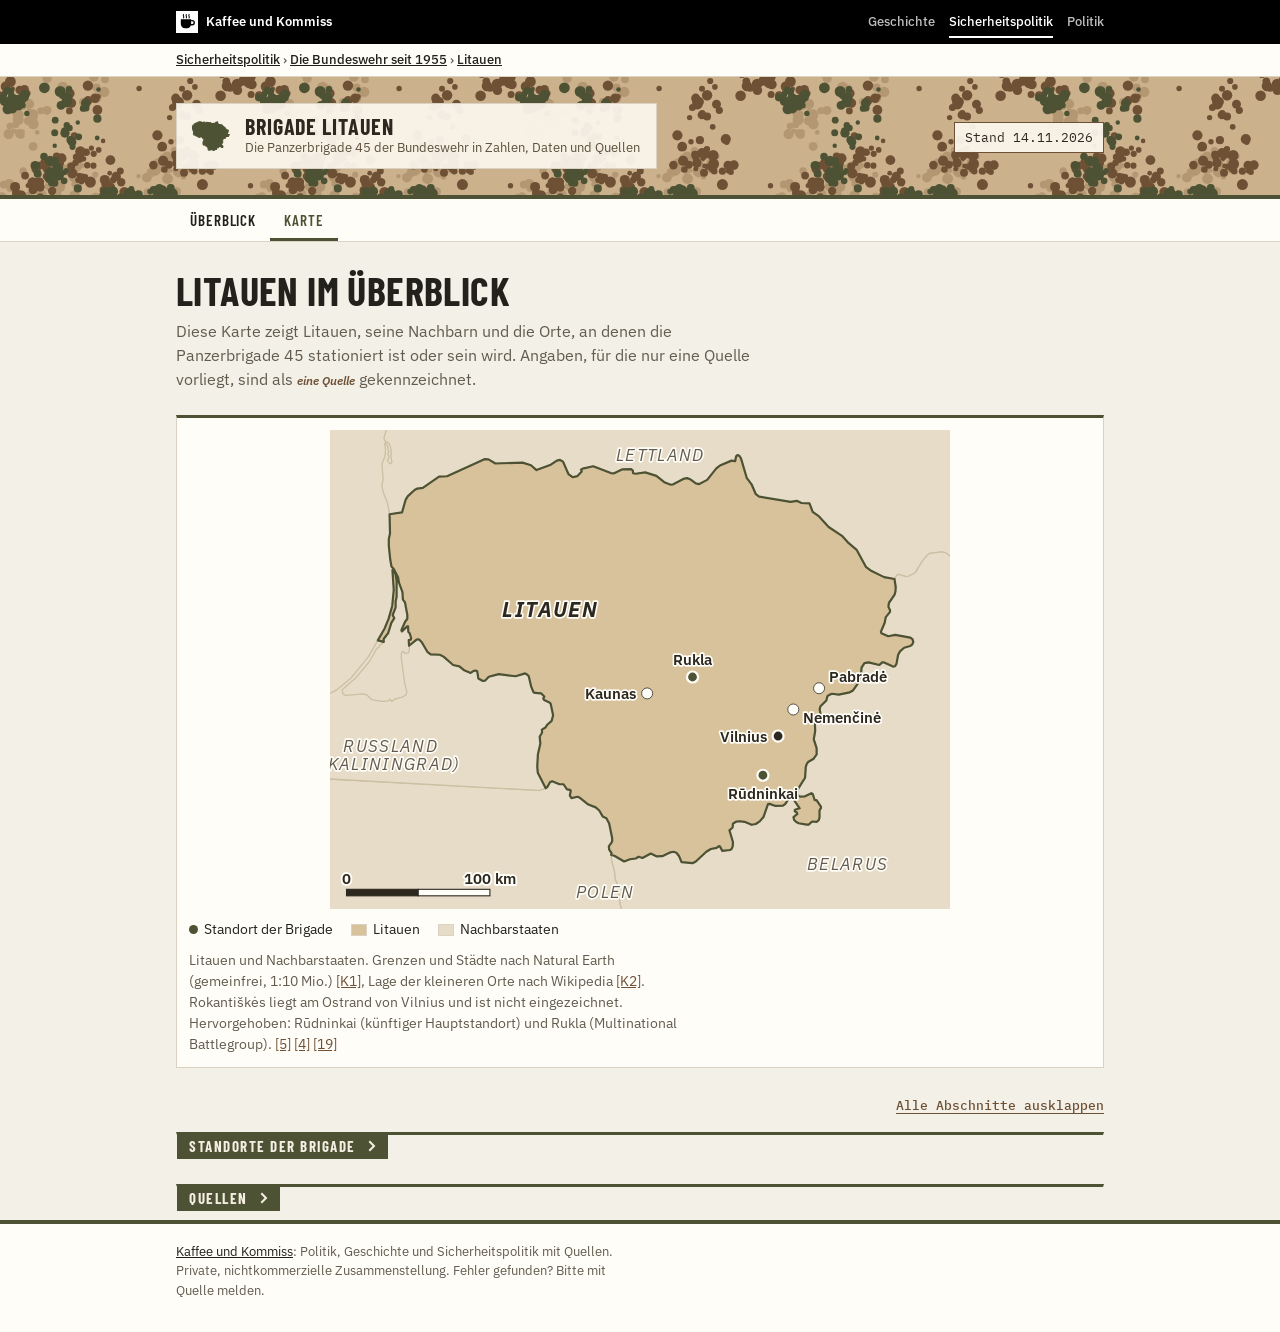
==== commit 94d29928: "Quellenlinks: Weiterleitungen und nicht erreichbare Quellen ersetzen Weitergeleitete Adressen auf ih" ====
--- a/karte.html
+++ b/karte.html
@@ -67,7 +67,7 @@
       <li><span class="feld" style="background:var(--k-afg)"></span> Litauen</li>
       <li><span class="feld" style="background:var(--k-land)"></span> Nachbarstaaten</li>
     </ul>
-    <figcaption class="hinweis">Litauen und Nachbarstaaten. Grenzen und Städte nach Natural Earth (gemeinfrei, 1:10 Mio.)<sup class="q"><a href="#k1" aria-label="Quelle K1">K1</a></sup>, Lage der kleineren Orte nach Wikipedia<sup class="q"><a href="#k2" aria-label="Quelle K2">K2</a></sup>. Rokantiškės liegt am Ostrand von Vilnius und ist nicht eingezeichnet. Hervorgehoben: Rūdninkai (künftiger Hauptstandort) und Rukla (Multinational Battlegroup).<sup class="q"><a href="#q5" aria-label="Quelle 5">5</a>,<a href="#q4" aria-label="Quelle 4">4</a>,<a href="#q19" aria-label="Quelle 19">19</a></sup></figcaption>
+    <figcaption class="hinweis">Litauen und Nachbarstaaten. Grenzen und Städte nach Natural Earth (gemeinfrei, 1:10 Mio.) <a href="#k1">[K1]</a>, Lage der kleineren Orte nach Wikipedia <a href="#k2">[K2]</a>. Rokantiškės liegt am Ostrand von Vilnius und ist nicht eingezeichnet. Hervorgehoben: Rūdninkai (künftiger Hauptstandort) und Rukla (Multinational Battlegroup). <a href="#q5">[5]</a> <a href="#q4">[4]</a> <a href="#q19">[19]</a></figcaption>
   </figure>
   <section aria-labelledby="h-orte" class="karte block">
     <h2 id="h-orte">Standorte der Brigade</h2>
@@ -75,15 +75,15 @@
       <table>
         <thead><tr><th>Ort</th><th>Zeitraum</th><th>Bedeutung</th></tr></thead>
         <tbody>
-          <tr><td>Rūdninkai</td><td>im Aufbau</td><td>Künftiger Hauptstandort der Brigade auf einem Truppenübungsplatz südlich von Vilnius; dort entstehen Schießbahnen und Unterkünfte, der Bau begann im Herbst 2024. <span class="beleg">Hauptstandort<sup class="q"><a href="#q20" aria-label="Quelle 20">20</a>,<a href="#q18" aria-label="Quelle 18">18</a>,<a href="#q24" aria-label="Quelle 24">24</a></sup>; Bau<sup class="q"><a href="#q4" aria-label="Quelle 4">4</a>,<a href="#q14" aria-label="Quelle 14">14</a>,<a href="#q12" aria-label="Quelle 12">12</a></sup></span> Der Ort liegt rund zehn Kilometer von der Grenze zu Belarus entfernt. <span class="beleg"><sup class="q"><a href="#q5" aria-label="Quelle 5">5</a> <span class="marke-einzel">eine Quelle</span></sup></span></td></tr>
-          <tr><td>Rukla</td><td>seit 2017</td><td>Standort der Multinational Battlegroup Lithuania, seit Februar 2026 Teil der Brigade. Künftig zweiter fester Standort. <span class="beleg"><sup class="q"><a href="#q19" aria-label="Quelle 19">19</a>,<a href="#q5" aria-label="Quelle 5">5</a>,<a href="#q4" aria-label="Quelle 4">4</a></sup></span></td></tr>
-          <tr><td>Vilnius</td><td>seit 2024</td><td>Vorkommando ab April 2024, Brigadestab; seit 1. September 2025 eine Schule für Kinder von Bundeswehrangehörigen. <span class="beleg"><sup class="q"><a href="#q1" aria-label="Quelle 1">1</a>,<a href="#q7" aria-label="Quelle 7">7</a></sup>; Schule<sup class="q"><a href="#q4" aria-label="Quelle 4">4</a> <span class="marke-einzel">eine Quelle</span></sup></span></td></tr>
-          <tr><td>Nemenčinė und Rokantiškės</td><td>übergangsweise</td><td>Unterkünfte bis zur Fertigstellung der Zielinfrastruktur; in Nemenčinė unter anderem die Fernmeldekompanie, in Rokantiškės ein Sanitätszentrum. <span class="beleg"><sup class="q"><a href="#q7" aria-label="Quelle 7">7</a>,<a href="#q5" aria-label="Quelle 5">5</a>,<a href="#q12" aria-label="Quelle 12">12</a>,<a href="#q20" aria-label="Quelle 20">20</a></sup>; Sanitätszentrum<sup class="q"><a href="#q14" aria-label="Quelle 14">14</a></sup>; die Bundeswehr nennt dafür Rūdninkai<sup class="q"><a href="#q1" aria-label="Quelle 1">1</a></sup></span></td></tr>
-          <tr><td>Pabradė</td><td>Übungen</td><td>Truppenübungsplatz; dort kündigte Pistorius 2023 die Brigade an. <span class="beleg"><sup class="q"><a href="#q22" aria-label="Quelle 22">22</a>,<a href="#q15" aria-label="Quelle 15">15</a></sup></span></td></tr>
+          <tr><td>Rūdninkai</td><td>im Aufbau</td><td>Künftiger Hauptstandort der Brigade auf einem Truppenübungsplatz südlich von Vilnius; dort entstehen Schießbahnen und Unterkünfte, der Bau begann im Herbst 2024. <span class="beleg">Hauptstandort <a href="#q20">[20]</a> <a href="#q18">[18]</a> <a href="#q24">[24]</a>; Bau <a href="#q4">[4]</a> <a href="#q14">[14]</a> <a href="#q12">[12]</a></span> Der Ort liegt rund zehn Kilometer von der Grenze zu Belarus entfernt. <span class="beleg"><a href="#q5">[5]</a> <span class="marke-einzel">eine Quelle</span></span></td></tr>
+          <tr><td>Rukla</td><td>seit 2017</td><td>Standort der Multinational Battlegroup Lithuania, seit Februar 2026 Teil der Brigade. Künftig zweiter fester Standort. <span class="beleg"><a href="#q19">[19]</a> <a href="#q5">[5]</a> <a href="#q4">[4]</a></span></td></tr>
+          <tr><td>Vilnius</td><td>seit 2024</td><td>Vorkommando ab April 2024, Brigadestab; seit 1. September 2025 eine Schule für Kinder von Bundeswehrangehörigen. <span class="beleg"><a href="#q1">[1]</a> <a href="#q7">[7]</a>; Schule <a href="#q4">[4]</a> <span class="marke-einzel">eine Quelle</span></span></td></tr>
+          <tr><td>Nemenčinė und Rokantiškės</td><td>übergangsweise</td><td>Unterkünfte bis zur Fertigstellung der Zielinfrastruktur; in Nemenčinė unter anderem die Fernmeldekompanie, in Rokantiškės ein Sanitätszentrum. <span class="beleg"><a href="#q7">[7]</a> <a href="#q5">[5]</a> <a href="#q12">[12]</a> <a href="#q20">[20]</a>; Sanitätszentrum <a href="#q14">[14]</a>; die Bundeswehr nennt dafür Rūdninkai <a href="#q1">[1]</a></span></td></tr>
+          <tr><td>Pabradė</td><td>Übungen</td><td>Truppenübungsplatz; dort kündigte Pistorius 2023 die Brigade an. <span class="beleg"><a href="#q22">[22]</a> <a href="#q15">[15]</a></span></td></tr>
         </tbody>
       </table>
     </div>
-    <p>Litauen trägt die Kosten für die militärische und zivile Infrastruktur und stellt in Vilnius und Kaunas Wohnungen, Kitas und Schulen bereit.<sup class="q"><a href="#q4" aria-label="Quelle 4">4</a>,<a href="#q5" aria-label="Quelle 5">5</a>,<a href="#q20" aria-label="Quelle 20">20</a></sup></p>
+    <p>Litauen trägt die Kosten für die militärische und zivile Infrastruktur und stellt in Vilnius und Kaunas Wohnungen, Kitas und Schulen bereit. <a href="#q4">[4]</a> <a href="#q5">[5]</a> <a href="#q20">[20]</a></p>
   </section>
 
   <section aria-labelledby="h-quellen" class="karte block quellen">
@@ -94,14 +94,14 @@
       <li id="q4" value="4">Bundeswehr: <a href="https://www.bundeswehr.de/de/auftrag/verteidigung/aufgaben/bundeswehr-litauen-grosse-schritte-deutsche-kampfbrigade">Bundeswehr in Litauen: In großen Schritten zur deutschen Kampfbrigade</a>. 04.02.2026.</li>
       <li id="q5" value="5">Bundeswehr: <a href="https://www.bundeswehr.de/en/news/bundeswehr-lithuania">The Bundeswehr in Lithuania: Major steps towards the German manoeuvre brigade</a>. 17.09.2024 (englisch).</li>
       <li id="q7" value="7">Lara Finke: <a href="https://www.bmvg.de/de/aktuelles/brigade-litauen-pistorius-kas%C4%8Di%C5%ABnas-zeichnen-abkommen-5837560">Neues zur Brigade Litauen: Pistorius und Kasčiūnas zeichnen gemeinsames Abkommen</a>. Bundesministerium der Verteidigung, 13.09.2024.</li>
-      <li id="q12" value="12">Verteidigungsministerium der Republik Litauen: <a href="https://kam.lt/en/?p=93525">Meldung zur Ratifizierung des Abkommens durch den Bundestag</a>. Ohne Datum auf der Seite (2025).</li>
+      <li id="q12" value="12">Verteidigungsministerium der Republik Litauen: <a href="https://web.archive.org/web/20261012062527/https://kam.lt/en/the-bundestag-has-ratified-the-agreement-on-the-rights-of-german-military-personnel-stationed-in-lithuania/">The Bundestag has ratified the agreement on the rights of German military personnel stationed in Lithuania</a>. 31.01.2025 (englisch); Archivkopie Internet Archive vom 12.10.2026, abgerufen 22.11.2026.</li>
       <li id="q14" value="14">Dorothee Frank: <a href="https://defence-network.com/aufstellungsappell-bundeswehr-brigade-litauen/">Aufstellungsappell der Bundeswehr-Brigade Litauen in Vilnius</a>. CPM Defence Network, 22.05.2025.</li>
       <li id="q15" value="15">Navid Linnemann: <a href="https://defence-network.com/kommandeur-brigade-45-litauen-interview/">Brigade 45: „Bis hierher und keinen Schritt weiter!“</a> (Interview mit Brigadegeneral Christoph Huber). CPM Defence Network, 01.11.2026.</li>
       <li id="q18" value="18">Paul Grupp: <a href="https://suv.report/10-panzerdivision-uebt-mit-zwei-brigaden-in-litauen/">10. Panzerdivision übt mit zwei Brigaden in Litauen</a>. Sicherheit &amp; Verteidigung, 02.11.2026.</li>
       <li id="q19" value="19">Paul Grupp: <a href="https://suv.report/panzerbrigade-45-uebt-gewaesseruebergang-ueber-den-nemunas/">Panzerbrigade 45 übt Gewässerübergang über den Nemunas</a>. Sicherheit &amp; Verteidigung, 12.11.2026.</li>
       <li id="q20" value="20">Andrius Balčiūnas: <a href="https://www.lrt.lt/en/news-in-english/19/2571380/germany-s-litauenbrigade-what-is-it-and-why-was-it-formed">Germany’s Litauenbrigade: what is it and why was it formed?</a> LRT, 23.05.2025.</li>
       <li id="q22" value="22">Justyna Gotkowska, Jakub Graca: <a href="https://www.osw.waw.pl/en/publikacje/analyses/2023-06-30/a-german-brigade-permanently-stationed-lithuania">A German brigade permanently stationed in Lithuania?</a> Ośrodek Studiów Wschodnich (OSW), Warschau, 30.06.2023.</li>
-      <li id="q24" value="24">Derek Scally: <a href="https://www.irishtimes.com/world/europe/2025/05/22/merz-vows-to-defend-nato-territory-as-german-troops-deploy-in-lithuania">Merz vows to defend Nato territory as German troops deploy in Lithuania</a>. The Irish Times, 22.05.2025.</li>
+      <li id="q24" value="24">Derek Scally: <a href="https://www.irishtimes.com/world/europe/2025/05/22/merz-vows-to-defend-nato-territory-as-german-troops-deploy-in-lithuania/">Merz vows to defend Nato territory as German troops deploy in Lithuania</a>. The Irish Times, 22.05.2025.</li>
       <li id="k1">[K1] Natural Earth: <a href="https://github.com/nvkelso/natural-earth-vector">Natural Earth</a>, Admin 0 Countries und Populated Places 1:10 Mio., gemeinfrei. Erzeugt mit <code>werkzeuge/karten.py</code>.</li>
       <li id="k2">[K2] Wikipedia (englisch): Koordinaten der Artikel <a href="https://en.wikipedia.org/wiki/R%C5%ABdninkai">Rūdninkai</a>, <a href="https://en.wikipedia.org/wiki/Rukla">Rukla</a>, <a href="https://en.wikipedia.org/wiki/Nemen%C4%8Din%C4%97">Nemenčinė</a> und <a href="https://en.wikipedia.org/wiki/Pabrad%C4%97">Pabradė</a>. Abgerufen 14.11.2026.</li>
     </ol>
--- a/basis.css
+++ b/basis.css
@@ -45,6 +45,13 @@
 .kk-schild{display:inline-flex;align-items:center;gap:12px;background:var(--kk-schild);padding:10px 16px 10px 12px;border:1px solid var(--kk-linie);color:var(--kk-tinte);text-decoration:none}
 .kk-name{font:700 22px/1.05 var(--kk-titel);text-transform:uppercase;letter-spacing:.04em}
 .kk-unter{font:400 13px/1.35 var(--kk-text);color:var(--kk-grau)}
+/* Handy: Kopfband flacher, damit Hauptinhalt früher sichtbar ist (Arbeitspaket 3, 22.11.2026).
+   Gilt für beide Kopfbauarten (.kk-kopf und header.top). :root:root hebt die Spezifität über die
+   seiteneigenen Regeln in style.css/bereich.css, die nach basis.css geladen werden. Desktop unverändert. */
+@media (max-width:640px){
+  :root:root .kk-kopf .kk-in,:root:root .kk-kopf .wrap,:root:root header.top>.wrap{padding-top:12px;padding-bottom:12px;row-gap:8px}
+  :root:root .kk-schild,:root:root header.top .marke{padding:7px 12px 7px 10px}
+}
 
 /* Fuß */
 .kk-fuss{border-top:4px solid var(--kk-akzent);background:var(--kk-papier);color:var(--kk-grau);font:400 13px/1.5 var(--kk-text)}
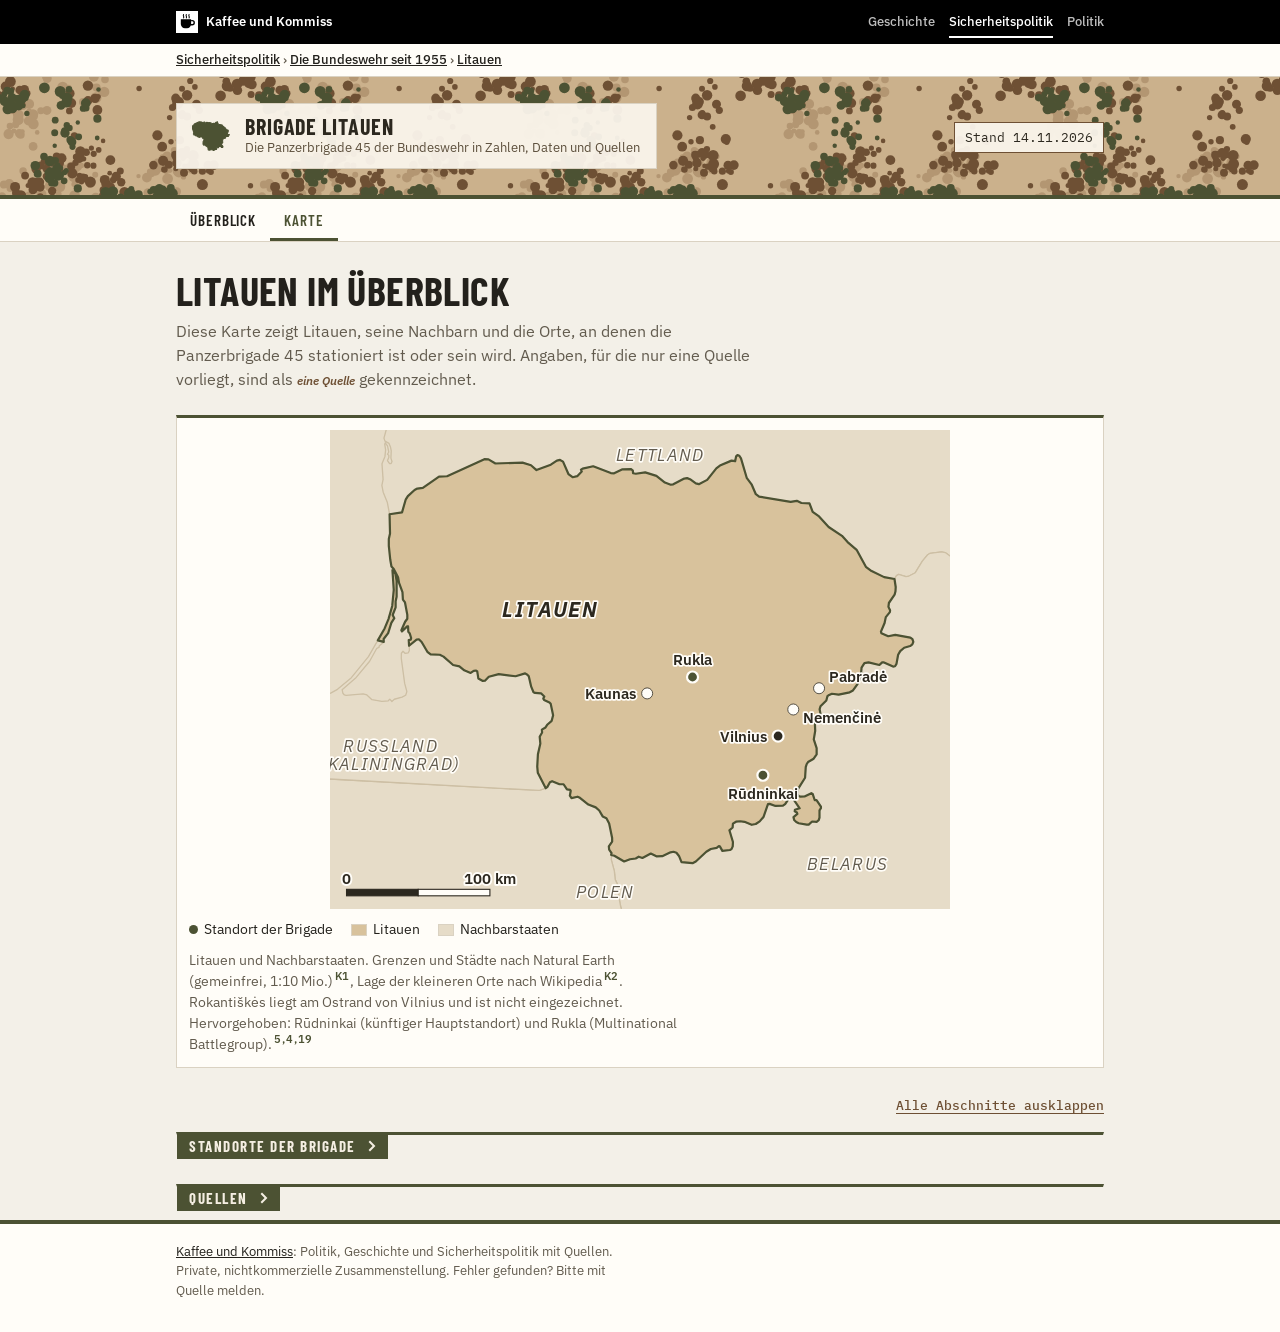
==== commit 0fd501fd: "Arbeitsstand aus claude/project-thread-g8y09g nach main übernehmen (PRs #5–#8) Co-Authored-By: Claud" ====
--- a/karte.html
+++ b/karte.html
@@ -67,7 +67,7 @@
       <li><span class="feld" style="background:var(--k-afg)"></span> Litauen</li>
       <li><span class="feld" style="background:var(--k-land)"></span> Nachbarstaaten</li>
     </ul>
-    <figcaption class="hinweis">Litauen und Nachbarstaaten. Grenzen und Städte nach Natural Earth (gemeinfrei, 1:10 Mio.) <a href="#k1">[K1]</a>, Lage der kleineren Orte nach Wikipedia <a href="#k2">[K2]</a>. Rokantiškės liegt am Ostrand von Vilnius und ist nicht eingezeichnet. Hervorgehoben: Rūdninkai (künftiger Hauptstandort) und Rukla (Multinational Battlegroup). <a href="#q5">[5]</a> <a href="#q4">[4]</a> <a href="#q19">[19]</a></figcaption>
+    <figcaption class="hinweis">Litauen und Nachbarstaaten. Grenzen und Städte nach Natural Earth (gemeinfrei, 1:10 Mio.)<sup class="q"><a href="#k1" aria-label="Quelle K1">K1</a></sup>, Lage der kleineren Orte nach Wikipedia<sup class="q"><a href="#k2" aria-label="Quelle K2">K2</a></sup>. Rokantiškės liegt am Ostrand von Vilnius und ist nicht eingezeichnet. Hervorgehoben: Rūdninkai (künftiger Hauptstandort) und Rukla (Multinational Battlegroup).<sup class="q"><a href="#q5" aria-label="Quelle 5">5</a>,<a href="#q4" aria-label="Quelle 4">4</a>,<a href="#q19" aria-label="Quelle 19">19</a></sup></figcaption>
   </figure>
   <section aria-labelledby="h-orte" class="karte block">
     <h2 id="h-orte">Standorte der Brigade</h2>
@@ -75,15 +75,15 @@
       <table>
         <thead><tr><th>Ort</th><th>Zeitraum</th><th>Bedeutung</th></tr></thead>
         <tbody>
-          <tr><td>Rūdninkai</td><td>im Aufbau</td><td>Künftiger Hauptstandort der Brigade auf einem Truppenübungsplatz südlich von Vilnius; dort entstehen Schießbahnen und Unterkünfte, der Bau begann im Herbst 2024. <span class="beleg">Hauptstandort <a href="#q20">[20]</a> <a href="#q18">[18]</a> <a href="#q24">[24]</a>; Bau <a href="#q4">[4]</a> <a href="#q14">[14]</a> <a href="#q12">[12]</a></span> Der Ort liegt rund zehn Kilometer von der Grenze zu Belarus entfernt. <span class="beleg"><a href="#q5">[5]</a> <span class="marke-einzel">eine Quelle</span></span></td></tr>
-          <tr><td>Rukla</td><td>seit 2017</td><td>Standort der Multinational Battlegroup Lithuania, seit Februar 2026 Teil der Brigade. Künftig zweiter fester Standort. <span class="beleg"><a href="#q19">[19]</a> <a href="#q5">[5]</a> <a href="#q4">[4]</a></span></td></tr>
-          <tr><td>Vilnius</td><td>seit 2024</td><td>Vorkommando ab April 2024, Brigadestab; seit 1. September 2025 eine Schule für Kinder von Bundeswehrangehörigen. <span class="beleg"><a href="#q1">[1]</a> <a href="#q7">[7]</a>; Schule <a href="#q4">[4]</a> <span class="marke-einzel">eine Quelle</span></span></td></tr>
-          <tr><td>Nemenčinė und Rokantiškės</td><td>übergangsweise</td><td>Unterkünfte bis zur Fertigstellung der Zielinfrastruktur; in Nemenčinė unter anderem die Fernmeldekompanie, in Rokantiškės ein Sanitätszentrum. <span class="beleg"><a href="#q7">[7]</a> <a href="#q5">[5]</a> <a href="#q12">[12]</a> <a href="#q20">[20]</a>; Sanitätszentrum <a href="#q14">[14]</a>; die Bundeswehr nennt dafür Rūdninkai <a href="#q1">[1]</a></span></td></tr>
-          <tr><td>Pabradė</td><td>Übungen</td><td>Truppenübungsplatz; dort kündigte Pistorius 2023 die Brigade an. <span class="beleg"><a href="#q22">[22]</a> <a href="#q15">[15]</a></span></td></tr>
+          <tr><td>Rūdninkai</td><td>im Aufbau</td><td>Künftiger Hauptstandort der Brigade auf einem Truppenübungsplatz südlich von Vilnius; dort entstehen Schießbahnen und Unterkünfte, der Bau begann im Herbst 2024. <span class="beleg">Hauptstandort<sup class="q"><a href="#q20" aria-label="Quelle 20">20</a>,<a href="#q18" aria-label="Quelle 18">18</a>,<a href="#q24" aria-label="Quelle 24">24</a></sup>; Bau<sup class="q"><a href="#q4" aria-label="Quelle 4">4</a>,<a href="#q14" aria-label="Quelle 14">14</a>,<a href="#q12" aria-label="Quelle 12">12</a></sup></span> Der Ort liegt rund zehn Kilometer von der Grenze zu Belarus entfernt. <span class="beleg"><sup class="q"><a href="#q5" aria-label="Quelle 5">5</a> <span class="marke-einzel">eine Quelle</span></sup></span></td></tr>
+          <tr><td>Rukla</td><td>seit 2017</td><td>Standort der Multinational Battlegroup Lithuania, seit Februar 2026 Teil der Brigade. Künftig zweiter fester Standort. <span class="beleg"><sup class="q"><a href="#q19" aria-label="Quelle 19">19</a>,<a href="#q5" aria-label="Quelle 5">5</a>,<a href="#q4" aria-label="Quelle 4">4</a></sup></span></td></tr>
+          <tr><td>Vilnius</td><td>seit 2024</td><td>Vorkommando ab April 2024, Brigadestab; seit 1. September 2025 eine Schule für Kinder von Bundeswehrangehörigen. <span class="beleg"><sup class="q"><a href="#q1" aria-label="Quelle 1">1</a>,<a href="#q7" aria-label="Quelle 7">7</a></sup>; Schule<sup class="q"><a href="#q4" aria-label="Quelle 4">4</a> <span class="marke-einzel">eine Quelle</span></sup></span></td></tr>
+          <tr><td>Nemenčinė und Rokantiškės</td><td>übergangsweise</td><td>Unterkünfte bis zur Fertigstellung der Zielinfrastruktur; in Nemenčinė unter anderem die Fernmeldekompanie, in Rokantiškės ein Sanitätszentrum. <span class="beleg"><sup class="q"><a href="#q7" aria-label="Quelle 7">7</a>,<a href="#q5" aria-label="Quelle 5">5</a>,<a href="#q12" aria-label="Quelle 12">12</a>,<a href="#q20" aria-label="Quelle 20">20</a></sup>; Sanitätszentrum<sup class="q"><a href="#q14" aria-label="Quelle 14">14</a></sup>; die Bundeswehr nennt dafür Rūdninkai<sup class="q"><a href="#q1" aria-label="Quelle 1">1</a></sup></span></td></tr>
+          <tr><td>Pabradė</td><td>Übungen</td><td>Truppenübungsplatz; dort kündigte Pistorius 2023 die Brigade an. <span class="beleg"><sup class="q"><a href="#q22" aria-label="Quelle 22">22</a>,<a href="#q15" aria-label="Quelle 15">15</a></sup></span></td></tr>
         </tbody>
       </table>
     </div>
-    <p>Litauen trägt die Kosten für die militärische und zivile Infrastruktur und stellt in Vilnius und Kaunas Wohnungen, Kitas und Schulen bereit. <a href="#q4">[4]</a> <a href="#q5">[5]</a> <a href="#q20">[20]</a></p>
+    <p>Litauen trägt die Kosten für die militärische und zivile Infrastruktur und stellt in Vilnius und Kaunas Wohnungen, Kitas und Schulen bereit.<sup class="q"><a href="#q4" aria-label="Quelle 4">4</a>,<a href="#q5" aria-label="Quelle 5">5</a>,<a href="#q20" aria-label="Quelle 20">20</a></sup></p>
   </section>
 
   <section aria-labelledby="h-quellen" class="karte block quellen">
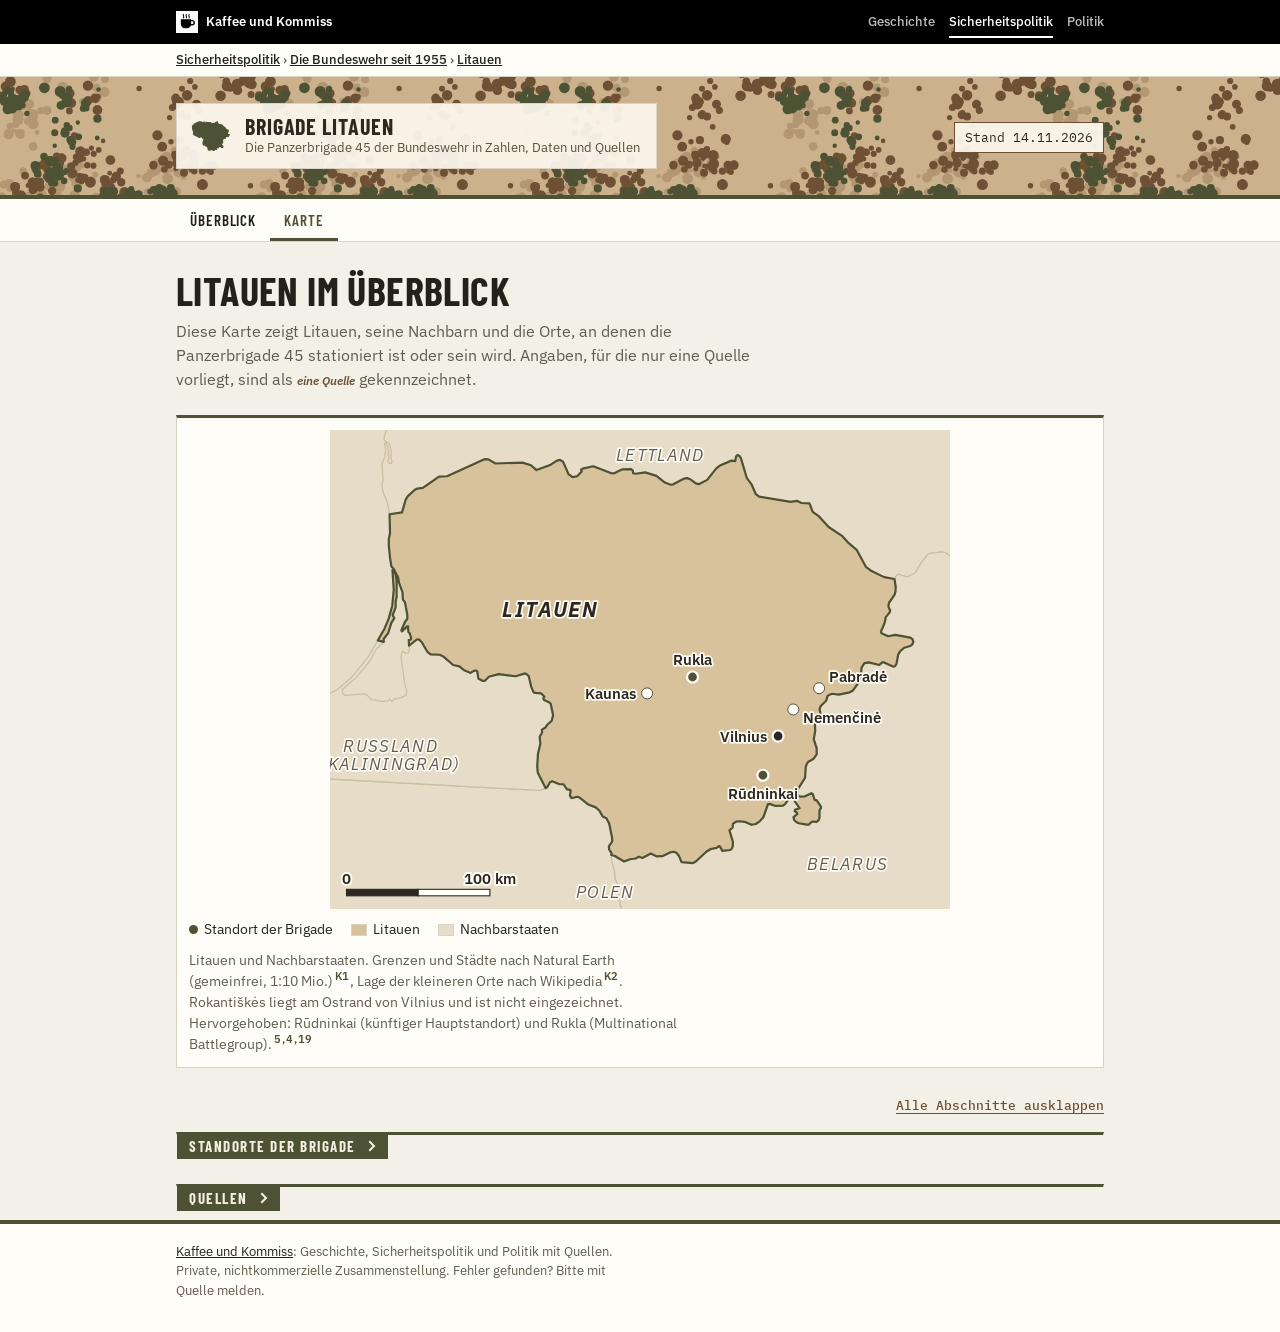
==== commit 342041ee: "Fußzeile/Untertitel: Reihenfolge Geschichte, Sicherheitspolitik, Politik wie Kopfleiste Co-Authored-" ====
--- a/karte.html
+++ b/karte.html
@@ -109,7 +109,7 @@
 </main>
 
 <footer class="kk-fuss"><div class="kk-in">
-  <p><a href="https://kaffeeundkommiss.github.io/">Kaffee und Kommiss</a>: Politik, Geschichte und Sicherheitspolitik mit Quellen. Private, nichtkommerzielle Zusammenstellung. Fehler gefunden? Bitte mit Quelle melden.</p>
+  <p><a href="https://kaffeeundkommiss.github.io/">Kaffee und Kommiss</a>: Geschichte, Sicherheitspolitik und Politik mit Quellen. Private, nichtkommerzielle Zusammenstellung. Fehler gefunden? Bitte mit Quelle melden.</p>
 </div></footer>
 </body>
 </html>
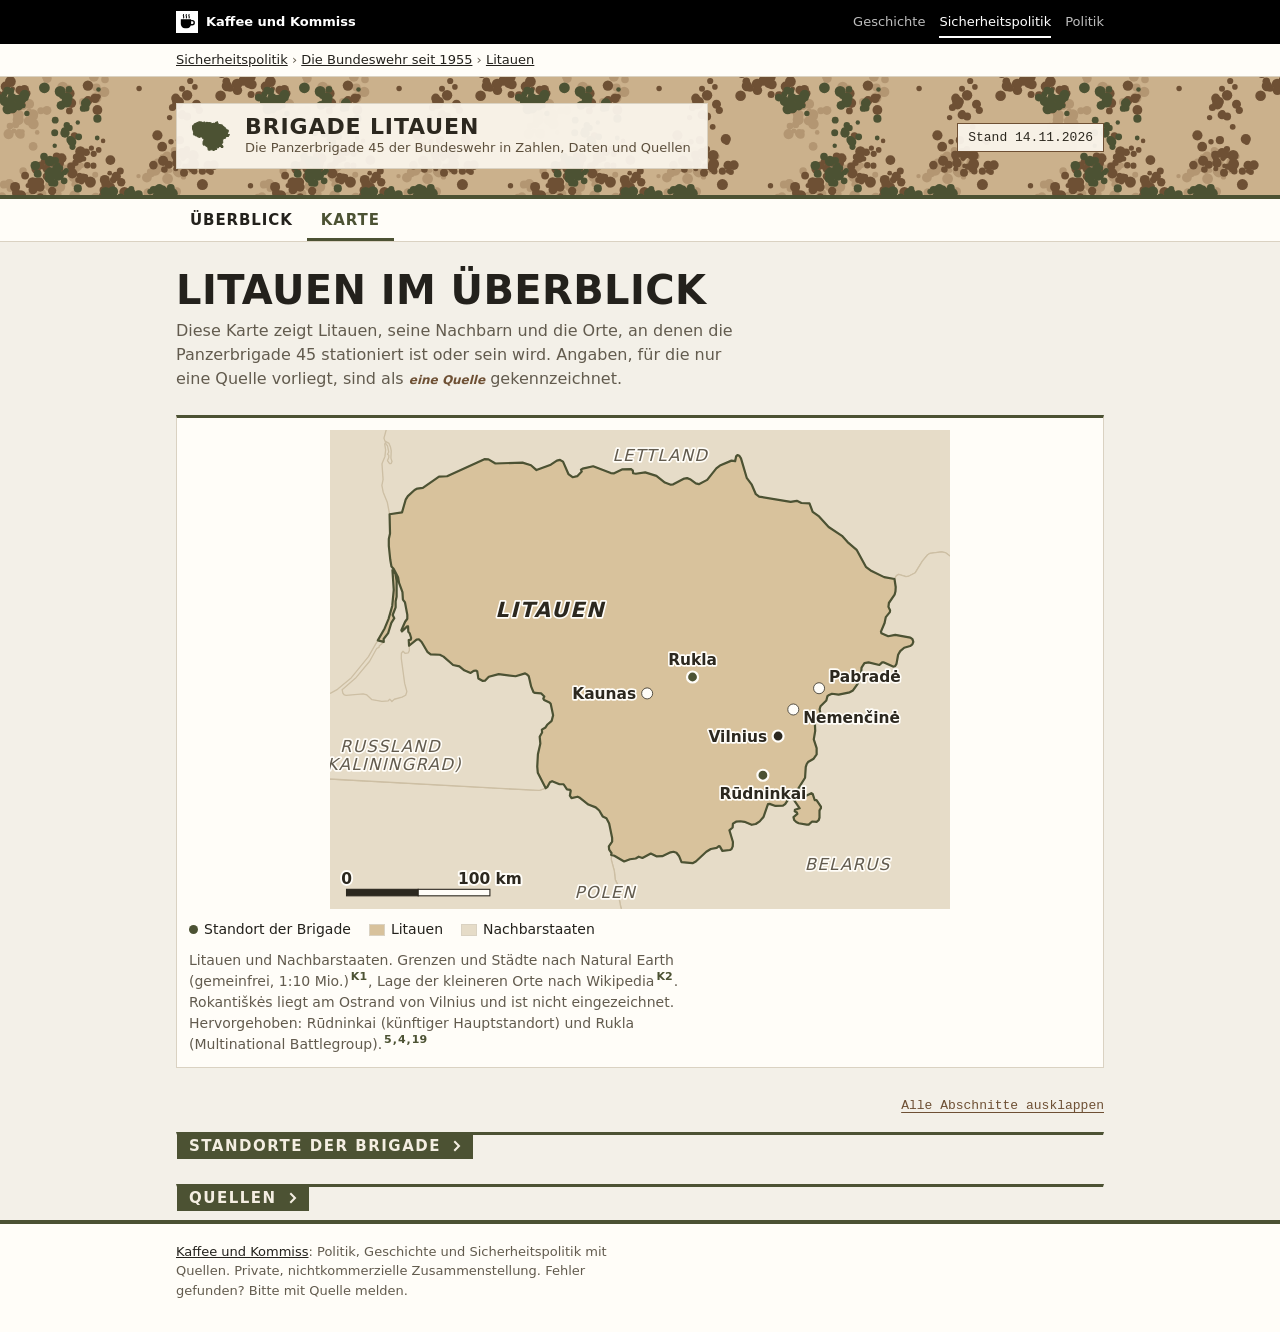
==== commit 10f8c0e0: "Schriften von kaffeeundkommiss.github.io statt Google Fonts laden Google-Fonts-Links und preconnect " ====
--- a/karte.html
+++ b/karte.html
@@ -22,9 +22,7 @@
 <link rel="icon" href="favicon.svg" type="image/svg+xml">
 <link rel="icon" href="favicon-32.png" type="image/png" sizes="32x32">
 <link rel="apple-touch-icon" href="apple-touch-icon.png">
-<link rel="preconnect" href="https://fonts.googleapis.com">
-<link rel="preconnect" href="https://fonts.gstatic.com" crossorigin>
-<link rel="stylesheet" href="https://fonts.googleapis.com/css2?family=Barlow+Condensed:wght@500;600;700&family=IBM+Plex+Sans:wght@400;500;600;700&family=IBM+Plex+Mono:wght@400;500;600&display=swap">
+<link rel="stylesheet" href="https://kaffeeundkommiss.github.io/schriften/schriften.css">
 <link rel="stylesheet" href="basis.css">
 <link rel="stylesheet" href="style.css">
 <script src="seite.js" defer></script>
@@ -94,14 +92,14 @@
       <li id="q4" value="4">Bundeswehr: <a href="https://www.bundeswehr.de/de/auftrag/verteidigung/aufgaben/bundeswehr-litauen-grosse-schritte-deutsche-kampfbrigade">Bundeswehr in Litauen: In großen Schritten zur deutschen Kampfbrigade</a>. 04.02.2026.</li>
       <li id="q5" value="5">Bundeswehr: <a href="https://www.bundeswehr.de/en/news/bundeswehr-lithuania">The Bundeswehr in Lithuania: Major steps towards the German manoeuvre brigade</a>. 17.09.2024 (englisch).</li>
       <li id="q7" value="7">Lara Finke: <a href="https://www.bmvg.de/de/aktuelles/brigade-litauen-pistorius-kas%C4%8Di%C5%ABnas-zeichnen-abkommen-5837560">Neues zur Brigade Litauen: Pistorius und Kasčiūnas zeichnen gemeinsames Abkommen</a>. Bundesministerium der Verteidigung, 13.09.2024.</li>
-      <li id="q12" value="12">Verteidigungsministerium der Republik Litauen: <a href="https://web.archive.org/web/20261012062527/https://kam.lt/en/the-bundestag-has-ratified-the-agreement-on-the-rights-of-german-military-personnel-stationed-in-lithuania/">The Bundestag has ratified the agreement on the rights of German military personnel stationed in Lithuania</a>. 31.01.2025 (englisch); Archivkopie Internet Archive vom 12.10.2026, abgerufen 22.11.2026.</li>
+      <li id="q12" value="12">Verteidigungsministerium der Republik Litauen: <a href="https://kam.lt/en/?p=93525">Meldung zur Ratifizierung des Abkommens durch den Bundestag</a>. Ohne Datum auf der Seite (2025).</li>
       <li id="q14" value="14">Dorothee Frank: <a href="https://defence-network.com/aufstellungsappell-bundeswehr-brigade-litauen/">Aufstellungsappell der Bundeswehr-Brigade Litauen in Vilnius</a>. CPM Defence Network, 22.05.2025.</li>
       <li id="q15" value="15">Navid Linnemann: <a href="https://defence-network.com/kommandeur-brigade-45-litauen-interview/">Brigade 45: „Bis hierher und keinen Schritt weiter!“</a> (Interview mit Brigadegeneral Christoph Huber). CPM Defence Network, 01.11.2026.</li>
       <li id="q18" value="18">Paul Grupp: <a href="https://suv.report/10-panzerdivision-uebt-mit-zwei-brigaden-in-litauen/">10. Panzerdivision übt mit zwei Brigaden in Litauen</a>. Sicherheit &amp; Verteidigung, 02.11.2026.</li>
       <li id="q19" value="19">Paul Grupp: <a href="https://suv.report/panzerbrigade-45-uebt-gewaesseruebergang-ueber-den-nemunas/">Panzerbrigade 45 übt Gewässerübergang über den Nemunas</a>. Sicherheit &amp; Verteidigung, 12.11.2026.</li>
       <li id="q20" value="20">Andrius Balčiūnas: <a href="https://www.lrt.lt/en/news-in-english/19/2571380/germany-s-litauenbrigade-what-is-it-and-why-was-it-formed">Germany’s Litauenbrigade: what is it and why was it formed?</a> LRT, 23.05.2025.</li>
       <li id="q22" value="22">Justyna Gotkowska, Jakub Graca: <a href="https://www.osw.waw.pl/en/publikacje/analyses/2023-06-30/a-german-brigade-permanently-stationed-lithuania">A German brigade permanently stationed in Lithuania?</a> Ośrodek Studiów Wschodnich (OSW), Warschau, 30.06.2023.</li>
-      <li id="q24" value="24">Derek Scally: <a href="https://www.irishtimes.com/world/europe/2025/05/22/merz-vows-to-defend-nato-territory-as-german-troops-deploy-in-lithuania/">Merz vows to defend Nato territory as German troops deploy in Lithuania</a>. The Irish Times, 22.05.2025.</li>
+      <li id="q24" value="24">Derek Scally: <a href="https://www.irishtimes.com/world/europe/2025/05/22/merz-vows-to-defend-nato-territory-as-german-troops-deploy-in-lithuania">Merz vows to defend Nato territory as German troops deploy in Lithuania</a>. The Irish Times, 22.05.2025.</li>
       <li id="k1">[K1] Natural Earth: <a href="https://github.com/nvkelso/natural-earth-vector">Natural Earth</a>, Admin 0 Countries und Populated Places 1:10 Mio., gemeinfrei. Erzeugt mit <code>werkzeuge/karten.py</code>.</li>
       <li id="k2">[K2] Wikipedia (englisch): Koordinaten der Artikel <a href="https://en.wikipedia.org/wiki/R%C5%ABdninkai">Rūdninkai</a>, <a href="https://en.wikipedia.org/wiki/Rukla">Rukla</a>, <a href="https://en.wikipedia.org/wiki/Nemen%C4%8Din%C4%97">Nemenčinė</a> und <a href="https://en.wikipedia.org/wiki/Pabrad%C4%97">Pabradė</a>. Abgerufen 14.11.2026.</li>
     </ol>
@@ -109,7 +107,7 @@
 </main>
 
 <footer class="kk-fuss"><div class="kk-in">
-  <p><a href="https://kaffeeundkommiss.github.io/">Kaffee und Kommiss</a>: Geschichte, Sicherheitspolitik und Politik mit Quellen. Private, nichtkommerzielle Zusammenstellung. Fehler gefunden? Bitte mit Quelle melden.</p>
+  <p><a href="https://kaffeeundkommiss.github.io/">Kaffee und Kommiss</a>: Politik, Geschichte und Sicherheitspolitik mit Quellen. Private, nichtkommerzielle Zusammenstellung. Fehler gefunden? Bitte mit Quelle melden.</p>
 </div></footer>
 </body>
 </html>
--- a/style.css
+++ b/style.css
@@ -360,3 +360,15 @@
 .litauenkarte .ort text{font-size:14px}
 .staerke.breit li{grid-template-columns:5.6em 1fr 5.5em}
 .staerke .b.ziel{background:repeating-linear-gradient(135deg,var(--akzent) 0 4px,transparent 4px 8px);outline:1px solid var(--akzent);outline-offset:-1px}
+
+/* Einstieg (23.11.2026): Belegsystem als zurückhaltender Hinweis, darunter ein nach Themen gruppiertes Inhaltsverzeichnis.
+   Die Links klappen den Zielabschnitt auf (seite.js). Startwerte: 13 px Hinweis, Spalten ab 180 px. */
+.einleitung p.beleg-hinweis{margin-top:14px;padding:2px 0 2px 12px;border-left:2px solid var(--kk-linie);font-size:13px;line-height:1.5;color:var(--kk-grau);max-width:44em}
+.beleg-hinweis .beleg-marke{display:block;margin-bottom:2px;font:500 11px/1.3 var(--kk-mono);letter-spacing:.06em;text-transform:uppercase}
+nav.inhalt{margin-top:18px;padding:12px 0 4px;border-top:1px solid var(--kk-linie)}
+nav.inhalt .inhalt-titel{margin:0 0 8px;font:600 15px/1.2 var(--kk-titel);letter-spacing:.08em;text-transform:uppercase;color:var(--kk-tinte);max-width:none}
+.inhalt-gruppen{display:grid;grid-template-columns:repeat(auto-fit,minmax(180px,1fr));gap:10px 24px}
+.inhalt-kopf{display:block;margin-bottom:4px;font:500 11px/1.3 var(--kk-mono);letter-spacing:.06em;text-transform:uppercase;color:var(--kk-grau)}
+nav.inhalt ul{list-style:none;margin:0;padding:0;display:grid;gap:4px}
+nav.inhalt a{color:var(--kk-tinte);font-size:15px;font-weight:600;text-decoration-color:var(--kk-akzent);text-underline-offset:3px}
+@media (max-width:640px){.inhalt-gruppen{grid-template-columns:1fr 1fr}}
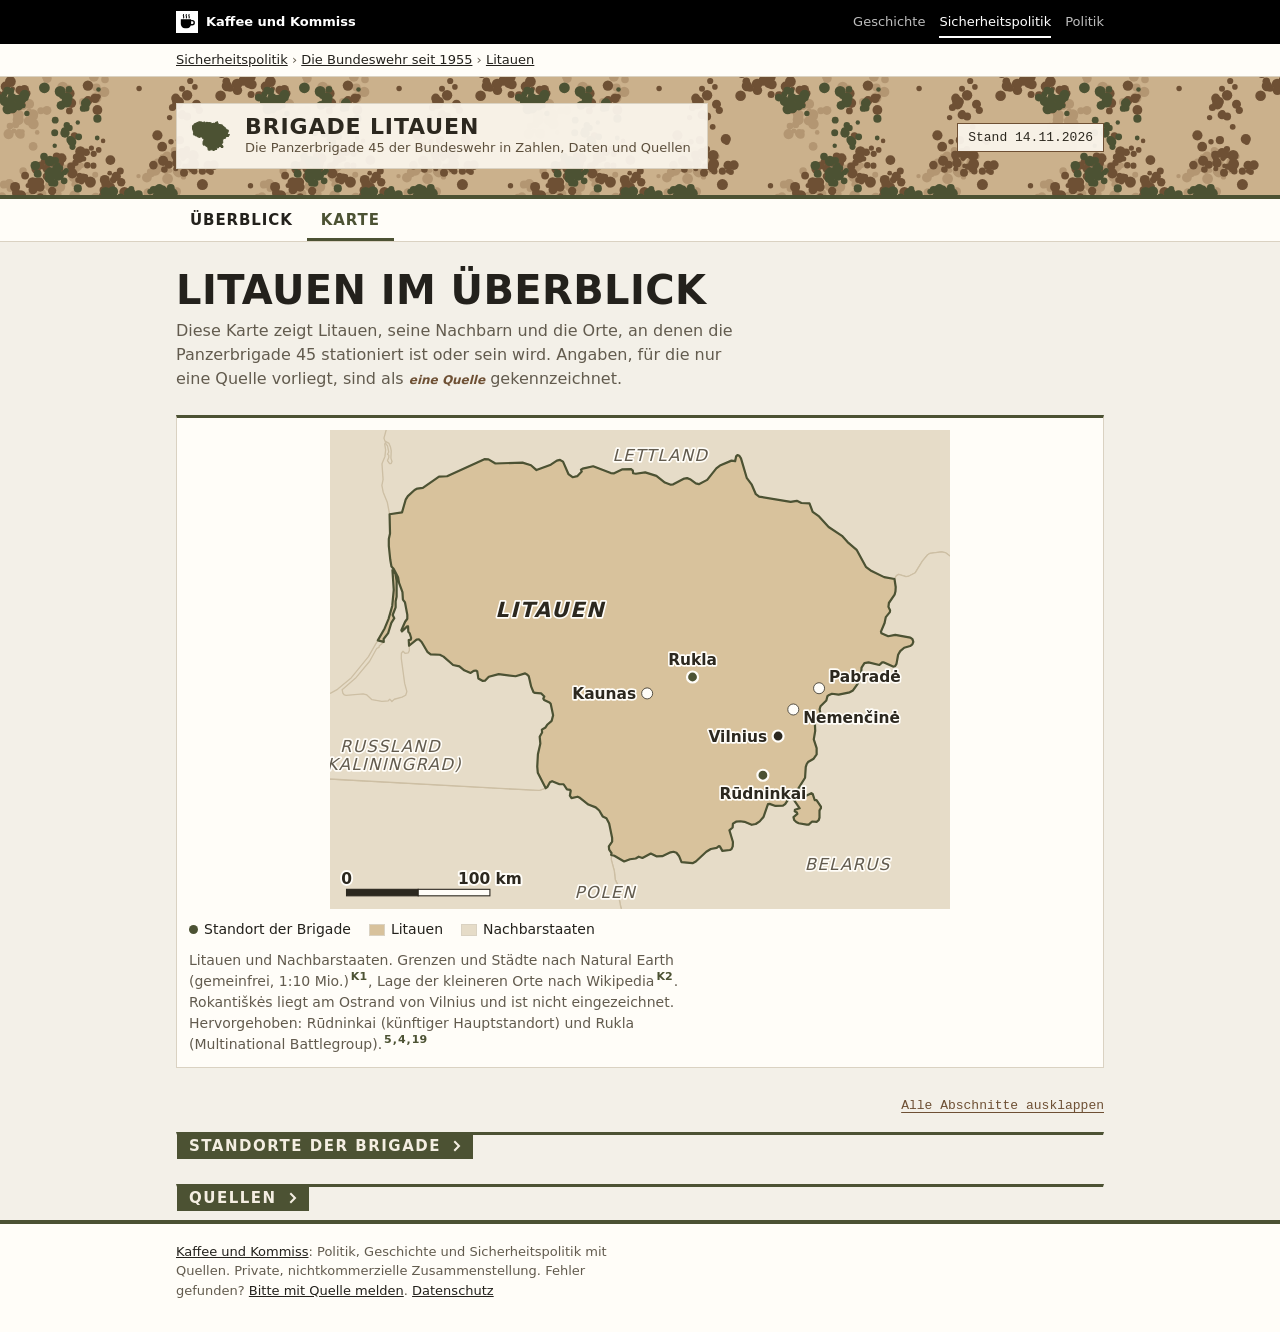
==== commit d64c71cb: "Fußzeile: Meldeweg und Datenschutz verlinken „Bitte mit Quelle melden“ verweist auf https://kaffeeun" ====
--- a/karte.html
+++ b/karte.html
@@ -107,7 +107,7 @@
 </main>
 
 <footer class="kk-fuss"><div class="kk-in">
-  <p><a href="https://kaffeeundkommiss.github.io/">Kaffee und Kommiss</a>: Politik, Geschichte und Sicherheitspolitik mit Quellen. Private, nichtkommerzielle Zusammenstellung. Fehler gefunden? Bitte mit Quelle melden.</p>
+  <p><a href="https://kaffeeundkommiss.github.io/">Kaffee und Kommiss</a>: Politik, Geschichte und Sicherheitspolitik mit Quellen. Private, nichtkommerzielle Zusammenstellung. Fehler gefunden? <a href="https://kaffeeundkommiss.github.io/kontakt/">Bitte mit Quelle melden</a>. <a href="https://kaffeeundkommiss.github.io/kontakt/#datenschutz">Datenschutz</a></p>
 </div></footer>
 </body>
 </html>
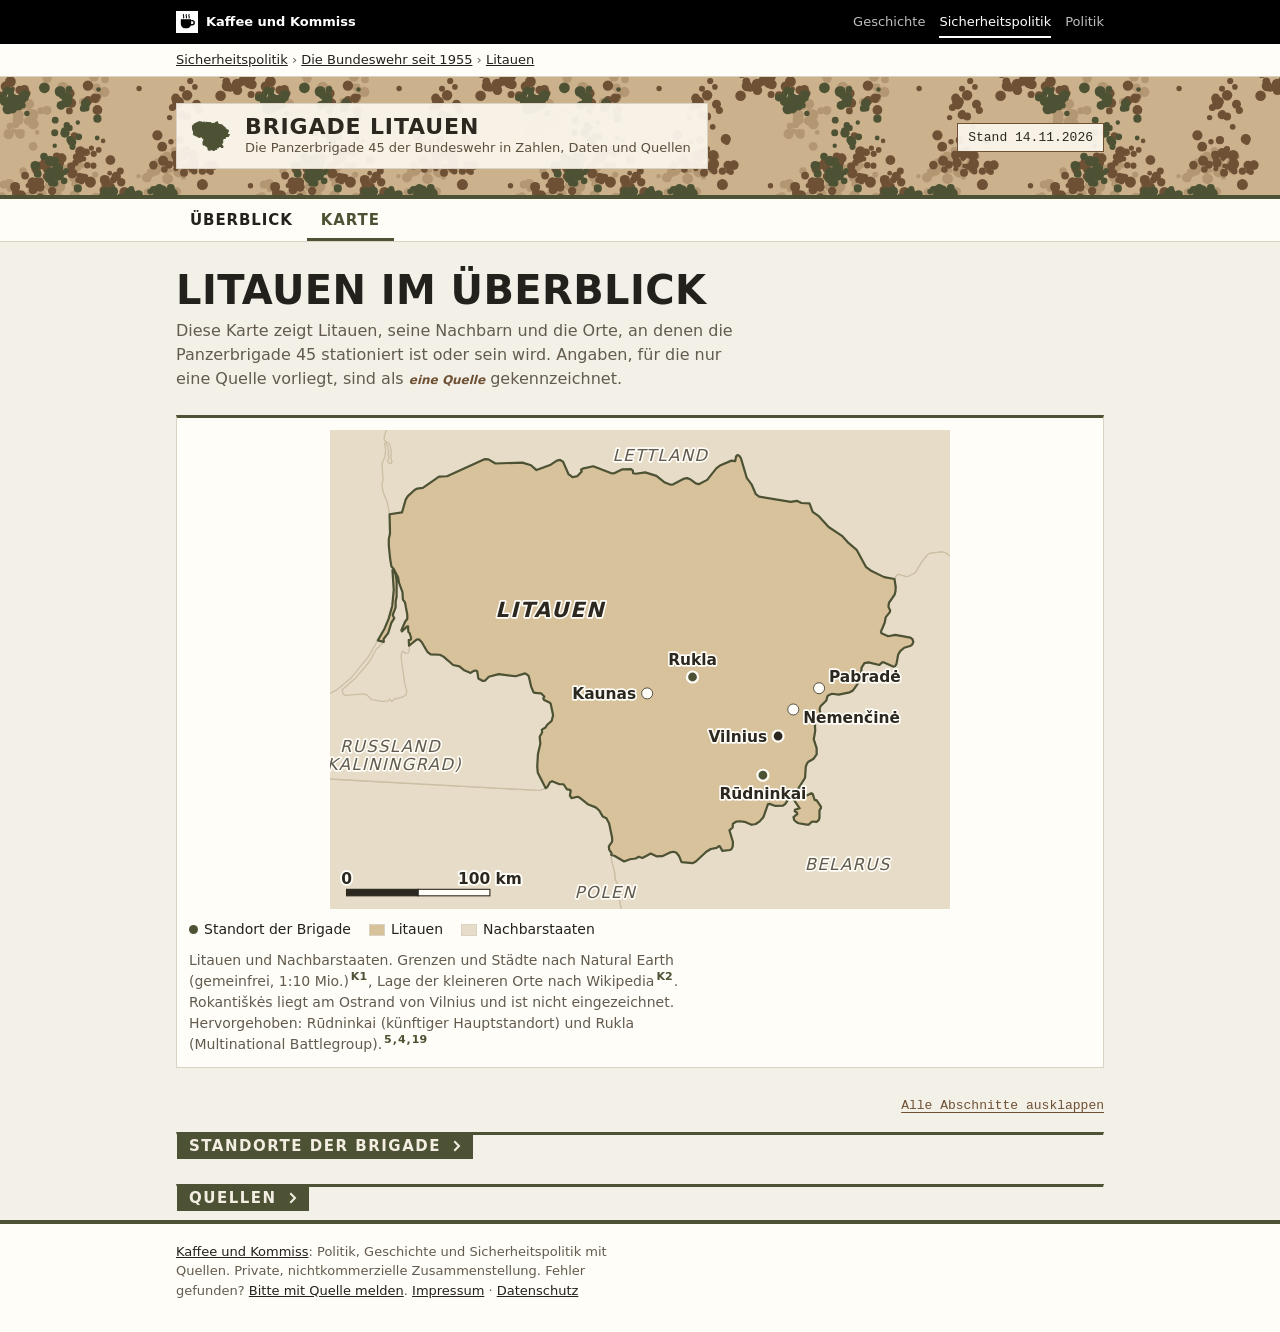
==== commit 4e5235cf: "Fußzeile: Link Impressum ergänzen Co-Authored-By: Claude Opus 5.5 <noreply@anthropic.com> Claude-Ses" ====
--- a/karte.html
+++ b/karte.html
@@ -107,7 +107,7 @@
 </main>
 
 <footer class="kk-fuss"><div class="kk-in">
-  <p><a href="https://kaffeeundkommiss.github.io/">Kaffee und Kommiss</a>: Politik, Geschichte und Sicherheitspolitik mit Quellen. Private, nichtkommerzielle Zusammenstellung. Fehler gefunden? <a href="https://kaffeeundkommiss.github.io/kontakt/">Bitte mit Quelle melden</a>. <a href="https://kaffeeundkommiss.github.io/kontakt/#datenschutz">Datenschutz</a></p>
+  <p><a href="https://kaffeeundkommiss.github.io/">Kaffee und Kommiss</a>: Politik, Geschichte und Sicherheitspolitik mit Quellen. Private, nichtkommerzielle Zusammenstellung. Fehler gefunden? <a href="https://kaffeeundkommiss.github.io/kontakt/">Bitte mit Quelle melden</a>. <a href="https://kaffeeundkommiss.github.io/kontakt/#impressum">Impressum</a> · <a href="https://kaffeeundkommiss.github.io/kontakt/#datenschutz">Datenschutz</a></p>
 </div></footer>
 </body>
 </html>
